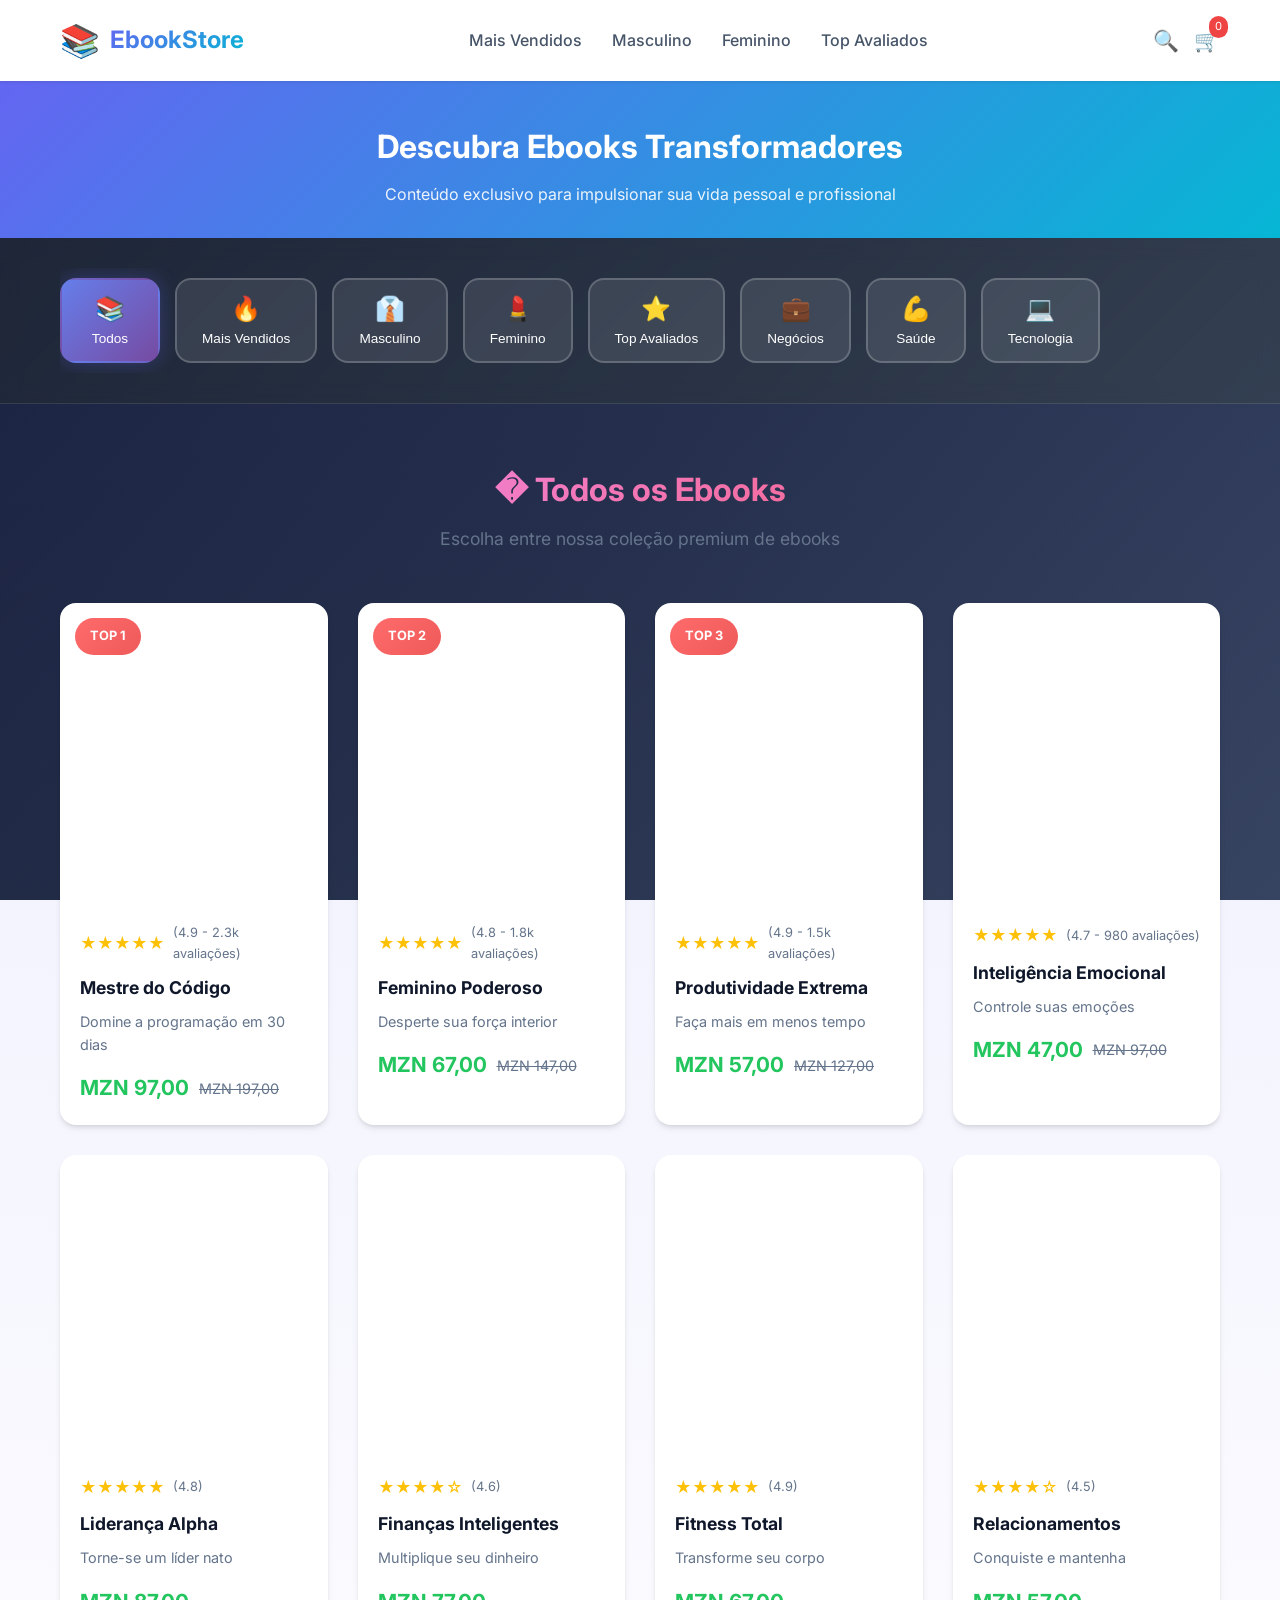
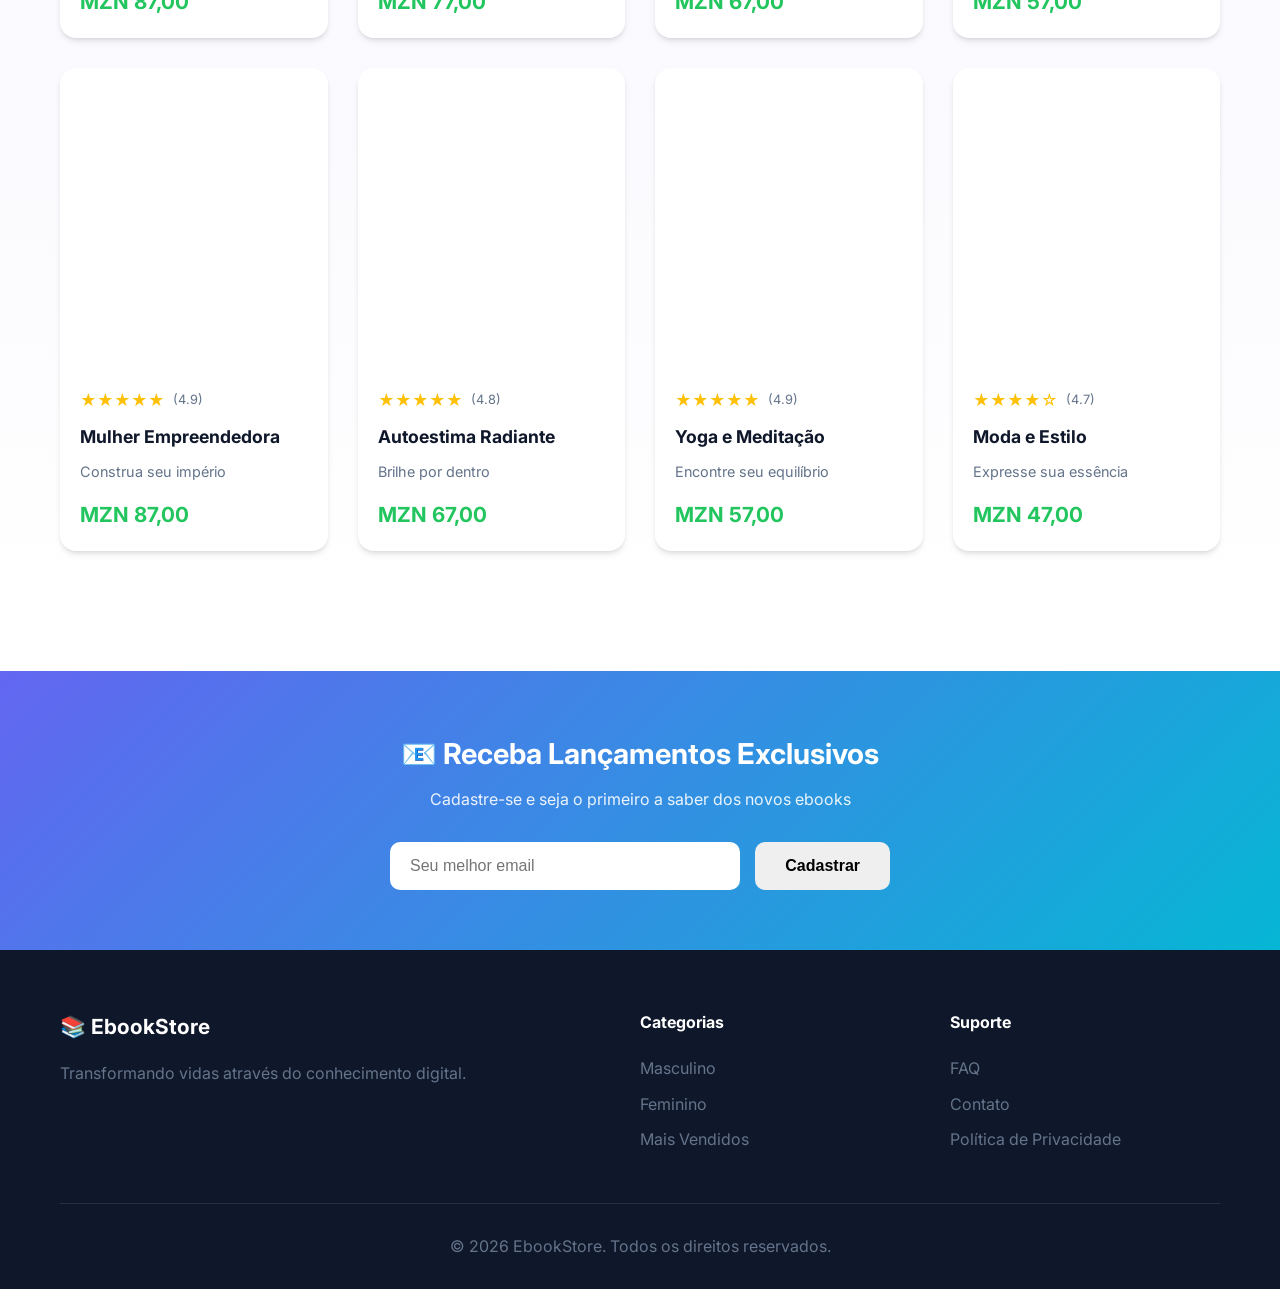
==== ebook-store.html @ 69f23f21 "Primeiro commit" ====
<!DOCTYPE html>
<html lang="pt-BR">
<head>
    <meta charset="UTF-8">
    <meta name="viewport" content="width=device-width, initial-scale=1.0">
    <title>EbookStore - Sua Biblioteca Digital Premium</title>
    <link rel="stylesheet" href="css/ebook-store.css">
    <link href="https://fonts.googleapis.com/css2?family=Inter:wght@300;400;500;600;700&display=swap" rel="stylesheet">
</head>
<body>
    <!-- Header -->
    <header class="header">
        <div class="container">
            <a href="index.html" class="logo">
                <span class="logo-icon">📚</span>
                <span class="logo-text">EbookStore</span>
            </a>
            <nav class="nav">
                <a href="#bestsellers">Mais Vendidos</a>
                <a href="#masculino">Masculino</a>
                <a href="#feminino">Feminino</a>
                <a href="#top-rated">Top Avaliados</a>
            </nav>
            <div class="header-actions">
                <button class="btn-search">🔍</button>
                <a href="carrinho.html" class="btn-cart">
                    🛒 <span class="cart-count">0</span>
                </a>
            </div>
        </div>
    </header>

    <!-- Hero Section Simplificada -->
    <section class="hero">
        <div class="container">
            <div class="hero-content">
                <h1>Descubra Ebooks Transformadores</h1>
                <p>Conteúdo exclusivo para impulsionar sua vida pessoal e profissional</p>
            </div>
        </div>
    </section>

    <!-- Categorias Horizontais -->
    <section class="categories-section">
        <div class="container">
            <div class="categories-scroll">
                <button class="category-btn active" data-category="all">
                    <span class="category-icon">📚</span>
                    <span>Todos</span>
                </button>
                <button class="category-btn" data-category="bestsellers">
                    <span class="category-icon">🔥</span>
                    <span>Mais Vendidos</span>
                </button>
                <button class="category-btn" data-category="masculino">
                    <span class="category-icon">👔</span>
                    <span>Masculino</span>
                </button>
                <button class="category-btn" data-category="feminino">
                    <span class="category-icon">💄</span>
                    <span>Feminino</span>
                </button>
                <button class="category-btn" data-category="top-rated">
                    <span class="category-icon">⭐</span>
                    <span>Top Avaliados</span>
                </button>
                <button class="category-btn" data-category="negocios">
                    <span class="category-icon">💼</span>
                    <span>Negócios</span>
                </button>
                <button class="category-btn" data-category="saude">
                    <span class="category-icon">💪</span>
                    <span>Saúde</span>
                </button>
                <button class="category-btn" data-category="tecnologia">
                    <span class="category-icon">💻</span>
                    <span>Tecnologia</span>
                </button>
            </div>
        </div>
    </section>

    <!-- Ebooks - Todos em uma seção -->
    <section id="bestsellers" class="section featured-section">
        <div class="container">
            <div class="section-header">
                <h2>� Todos os Ebooks</h2>
                <p>Escolha entre nossa coleção premium de ebooks</p>
            </div>
            <div class="ebooks-grid" id="all-ebooks">
                
                <!-- BESTSELLERS -->
                <article class="ebook-card bestseller" data-category="bestsellers">
                    <div class="badge-bestseller">TOP 1</div>
                    <div class="ebook-cover">
                        <img src="https://placehold.co/250x350/667eea/ffffff?text=Mestre+do+Código" alt="Mestre do Código">
                        <div class="ebook-overlay">
                            <a href="ebook.html?id=1" class="btn-view">Ver Detalhes</a>
                        </div>
                    </div>
                    <div class="ebook-info">
                        <div class="ebook-rating">
                            <span class="stars">★★★★★</span>
                            <span class="rating-count">(4.9 - 2.3k avaliações)</span>
                        </div>
                        <h3>Mestre do Código</h3>
                        <p class="ebook-desc">Domine a programação em 30 dias</p>
                        <div class="ebook-footer">
                            <span class="price">MZN 97,00</span>
                            <span class="old-price">MZN 197,00</span>
                        </div>
                    </div>
                </article>

                <article class="ebook-card bestseller feminino" data-category="bestsellers feminino">
                    <div class="badge-bestseller">TOP 2</div>
                    <div class="ebook-cover">
                        <img src="https://placehold.co/250x350/e74c3c/ffffff?text=Feminino+Poderoso" alt="Feminino Poderoso">
                        <div class="ebook-overlay">
                            <a href="ebook.html?id=2" class="btn-view">Ver Detalhes</a>
                        </div>
                    </div>
                    <div class="ebook-info">
                        <div class="ebook-rating">
                            <span class="stars">★★★★★</span>
                            <span class="rating-count">(4.8 - 1.8k avaliações)</span>
                        </div>
                        <h3>Feminino Poderoso</h3>
                        <p class="ebook-desc">Desperte sua força interior</p>
                        <div class="ebook-footer">
                            <span class="price">MZN 67,00</span>
                            <span class="old-price">MZN 147,00</span>
                        </div>
                    </div>
                </article>

                <article class="ebook-card bestseller" data-category="bestsellers">
                    <div class="badge-bestseller">TOP 3</div>
                    <div class="ebook-cover">
                        <img src="https://placehold.co/250x350/27ae60/ffffff?text=Produtividade+Extrema" alt="Produtividade Extrema">
                        <div class="ebook-overlay">
                            <a href="ebook.html?id=3" class="btn-view">Ver Detalhes</a>
                        </div>
                    </div>
                    <div class="ebook-info">
                        <div class="ebook-rating">
                            <span class="stars">★★★★★</span>
                            <span class="rating-count">(4.9 - 1.5k avaliações)</span>
                        </div>
                        <h3>Produtividade Extrema</h3>
                        <p class="ebook-desc">Faça mais em menos tempo</p>
                        <div class="ebook-footer">
                            <span class="price">MZN 57,00</span>
                            <span class="old-price">MZN 127,00</span>
                        </div>
                    </div>
                </article>

                <article class="ebook-card bestseller" data-category="bestsellers">
                    <div class="ebook-cover">
                        <img src="https://placehold.co/250x350/9b59b6/ffffff?text=Inteligência+Emocional" alt="Inteligência Emocional">
                        <div class="ebook-overlay">
                            <a href="ebook.html?id=4" class="btn-view">Ver Detalhes</a>
                        </div>
                    </div>
                    <div class="ebook-info">
                        <div class="ebook-rating">
                            <span class="stars">★★★★★</span>
                            <span class="rating-count">(4.7 - 980 avaliações)</span>
                        </div>
                        <h3>Inteligência Emocional</h3>
                        <p class="ebook-desc">Controle suas emoções</p>
                        <div class="ebook-footer">
                            <span class="price">MZN 47,00</span>
                            <span class="old-price">MZN 97,00</span>
                        </div>
                    </div>
                </article>

                <!-- MASCULINO -->
                <article class="ebook-card masculino" data-category="masculino">
                    <div class="ebook-cover">
                        <img src="https://placehold.co/250x350/34495e/ffffff?text=Liderança+Alpha" alt="Liderança Alpha">
                        <div class="ebook-overlay">
                            <a href="ebook.html?id=5" class="btn-view">Ver Detalhes</a>
                        </div>
                    </div>
                    <div class="ebook-info">
                        <div class="ebook-rating">
                            <span class="stars">★★★★★</span>
                            <span class="rating-count">(4.8)</span>
                        </div>
                        <h3>Liderança Alpha</h3>
                        <p class="ebook-desc">Torne-se um líder nato</p>
                        <span class="price">MZN 87,00</span>
                    </div>
                </article>

                <article class="ebook-card masculino" data-category="masculino">
                    <div class="ebook-cover">
                        <img src="https://placehold.co/250x350/2980b9/ffffff?text=Finanças+Inteligentes" alt="Finanças Inteligentes">
                        <div class="ebook-overlay">
                            <a href="ebook.html?id=6" class="btn-view">Ver Detalhes</a>
                        </div>
                    </div>
                    <div class="ebook-info">
                        <div class="ebook-rating">
                            <span class="stars">★★★★☆</span>
                            <span class="rating-count">(4.6)</span>
                        </div>
                        <h3>Finanças Inteligentes</h3>
                        <p class="ebook-desc">Multiplique seu dinheiro</p>
                        <span class="price">MZN 77,00</span>
                    </div>
                </article>

                <article class="ebook-card masculino" data-category="masculino">
                    <div class="ebook-cover">
                        <img src="https://placehold.co/250x350/16a085/ffffff?text=Fitness+Total" alt="Fitness Total">
                        <div class="ebook-overlay">
                            <a href="ebook.html?id=7" class="btn-view">Ver Detalhes</a>
                        </div>
                    </div>
                    <div class="ebook-info">
                        <div class="ebook-rating">
                            <span class="stars">★★★★★</span>
                            <span class="rating-count">(4.9)</span>
                        </div>
                        <h3>Fitness Total</h3>
                        <p class="ebook-desc">Transforme seu corpo</p>
                        <span class="price">MZN 67,00</span>
                    </div>
                </article>

                <article class="ebook-card masculino" data-category="masculino">
                    <div class="ebook-cover">
                        <img src="https://placehold.co/250x350/c0392b/ffffff?text=Relacionamentos" alt="Relacionamentos">
                        <div class="ebook-overlay">
                            <a href="ebook.html?id=8" class="btn-view">Ver Detalhes</a>
                        </div>
                    </div>
                    <div class="ebook-info">
                        <div class="ebook-rating">
                            <span class="stars">★★★★☆</span>
                            <span class="rating-count">(4.5)</span>
                        </div>
                        <h3>Relacionamentos</h3>
                        <p class="ebook-desc">Conquiste e mantenha</p>
                        <span class="price">MZN 57,00</span>
                    </div>
                </article>

                <!-- FEMININO -->
                <article class="ebook-card feminino" data-category="feminino">
                    <div class="ebook-cover">
                        <img src="https://placehold.co/250x350/e91e63/ffffff?text=Mulher+Empreendedora" alt="Mulher Empreendedora">
                        <div class="ebook-overlay">
                            <a href="ebook.html?id=9" class="btn-view">Ver Detalhes</a>
                        </div>
                    </div>
                    <div class="ebook-info">
                        <div class="ebook-rating">
                            <span class="stars">★★★★★</span>
                            <span class="rating-count">(4.9)</span>
                        </div>
                        <h3>Mulher Empreendedora</h3>
                        <p class="ebook-desc">Construa seu império</p>
                        <span class="price">MZN 87,00</span>
                    </div>
                </article>

                <article class="ebook-card feminino" data-category="feminino">
                    <div class="ebook-cover">
                        <img src="https://placehold.co/250x350/9c27b0/ffffff?text=Autoestima+Radiante" alt="Autoestima Radiante">
                        <div class="ebook-overlay">
                            <a href="ebook.html?id=10" class="btn-view">Ver Detalhes</a>
                        </div>
                    </div>
                    <div class="ebook-info">
                        <div class="ebook-rating">
                            <span class="stars">★★★★★</span>
                            <span class="rating-count">(4.8)</span>
                        </div>
                        <h3>Autoestima Radiante</h3>
                        <p class="ebook-desc">Brilhe por dentro</p>
                        <span class="price">MZN 67,00</span>
                    </div>
                </article>

                <article class="ebook-card feminino" data-category="feminino">
                    <div class="ebook-cover">
                        <img src="https://placehold.co/250x350/00bcd4/ffffff?text=Yoga+e+Meditação" alt="Yoga e Meditação">
                        <div class="ebook-overlay">
                            <a href="ebook.html?id=11" class="btn-view">Ver Detalhes</a>
                        </div>
                    </div>
                    <div class="ebook-info">
                        <div class="ebook-rating">
                            <span class="stars">★★★★★</span>
                            <span class="rating-count">(4.9)</span>
                        </div>
                        <h3>Yoga e Meditação</h3>
                        <p class="ebook-desc">Encontre seu equilíbrio</p>
                        <span class="price">MZN 57,00</span>
                    </div>
                </article>

                <article class="ebook-card feminino" data-category="feminino">
                    <div class="ebook-cover">
                        <img src="https://placehold.co/250x350/ff5722/ffffff?text=Moda+e+Estilo" alt="Moda e Estilo">
                        <div class="ebook-overlay">
                            <a href="ebook.html?id=12" class="btn-view">Ver Detalhes</a>
                        </div>
                    </div>
                    <div class="ebook-info">
                        <div class="ebook-rating">
                            <span class="stars">★★★★☆</span>
                            <span class="rating-count">(4.7)</span>
                        </div>
                        <h3>Moda e Estilo</h3>
                        <p class="ebook-desc">Expresse sua essência</p>
                        <span class="price">MZN 47,00</span>
                    </div>
                </article>

            </div>
        </div>
    </section>

    <section class="newsletter">
        <div class="container">
            <div class="newsletter-content">
                <h3>📧 Receba Lançamentos Exclusivos</h3>
                <p>Cadastre-se e seja o primeiro a saber dos novos ebooks</p>
                <form class="newsletter-form">
                    <input type="email" placeholder="Seu melhor email" required>
                    <button type="submit" class="btn btn-primary">Cadastrar</button>
                </form>
            </div>
        </div>
    </section>

    <!-- Footer -->
    <footer class="footer">
        <div class="container">
            <div class="footer-grid">
                <div class="footer-brand">
                    <h4>📚 EbookStore</h4>
                    <p>Transformando vidas através do conhecimento digital.</p>
                </div>
                <div class="footer-links">
                    <h5>Categorias</h5>
                    <a href="#masculino">Masculino</a>
                    <a href="#feminino">Feminino</a>
                    <a href="#bestsellers">Mais Vendidos</a>
                </div>
                <div class="footer-links">
                    <h5>Suporte</h5>
                    <a href="#">FAQ</a>
                    <a href="#">Contato</a>
                    <a href="#">Política de Privacidade</a>
                </div>
            </div>
            <div class="footer-bottom">
                <p>&copy; 2026 EbookStore. Todos os direitos reservados.</p>
            </div>
        </div>
    </footer>

    <script src="https://cdn.jsdelivr.net/npm/@supabase/supabase-js"></script>
    <script src="js/search-cart.js"></script>
    <script src="js/ebook-store.js"></script>
</body>
</html>
---- css/ebook-store.css ----
/* ============================================
   EBOOK STORE - CSS MODERNO E RESPONSIVO
   ============================================ */

/* Reset e Base */
* {
    margin: 0;
    padding: 0;
    box-sizing: border-box;
}

:root {
    /* Paleta de Cores Moderna e Harmoniosa */
    --primary: #6366f1;
    --primary-dark: #4f46e5;
    --primary-light: #818cf8;
    --secondary: #06b6d4;
    --accent: #f43f5e;
    
    /* Cores de Feedback */
    --success: #22c55e;
    --success-light: #dcfce7;
    --warning: #f59e0b;
    --warning-light: #fef3c7;
    --danger: #ef4444;
    --danger-light: #fee2e2;
    
    /* Cores de Gênero */
    --male: #3b82f6;
    --female: #ec4899;
    
    /* Cores Neutras Modernas */
    --bg-light: #f8fafc;
    --bg-white: #ffffff;
    --bg-card: #ffffff;
    --text-dark: #0f172a;
    --text-gray: #475569;
    --text-light: #64748b;
    --text-muted: #94a3b8;
    --border: #e2e8f0;
    --border-light: #f1f5f9;
    
    /* Gradientes Suaves */
    --gradient-primary: linear-gradient(135deg, #667eea 0%, #764ba2 100%);
    --gradient-warm: linear-gradient(135deg, #f093fb 0%, #f5576c 100%);
    --gradient-cool: linear-gradient(135deg, #4facfe 0%, #00f2fe 100%);
    --gradient-modern: linear-gradient(135deg, #6366f1 0%, #8b5cf6 50%, #d946ef 100%);
    
    /* Sombras Modernas */
    --shadow-sm: 0 1px 2px 0 rgb(0 0 0 / 0.05);
    --shadow-md: 0 4px 6px -1px rgb(0 0 0 / 0.1), 0 2px 4px -2px rgb(0 0 0 / 0.1);
    --shadow-lg: 0 10px 15px -3px rgb(0 0 0 / 0.1), 0 4px 6px -4px rgb(0 0 0 / 0.1);
    --shadow-xl: 0 20px 25px -5px rgb(0 0 0 / 0.1), 0 8px 10px -6px rgb(0 0 0 / 0.1);
    --shadow-glow: 0 0 20px rgba(99, 102, 241, 0.3);
    
    /* Transições */
    --transition: all 0.3s cubic-bezier(0.4, 0, 0.2, 1);
    --transition-fast: all 0.15s ease;
    --transition-slow: all 0.5s ease;
}

body {
    font-family: 'Inter', -apple-system, BlinkMacSystemFont, 'Segoe UI', sans-serif;
    background: linear-gradient(135deg, #0f172a 0%, #1e293b 50%, #334155 100%);
    background-attachment: fixed;
    color: var(--text-dark);
    line-height: 1.6;
    min-height: 100vh;
    -webkit-font-smoothing: antialiased;
    -moz-osx-font-smoothing: grayscale;
}

.container {
    max-width: 1200px;
    margin: 0 auto;
    padding: 0 20px;
}

/* ============================================
   HEADER
   ============================================ */
.header {
    background: var(--bg-white);
    box-shadow: var(--shadow-sm);
    position: sticky;
    top: 0;
    z-index: 1000;
}

.header .container {
    display: flex;
    align-items: center;
    justify-content: space-between;
    padding: 15px 20px;
}

.logo {
    display: flex;
    align-items: center;
    gap: 10px;
    text-decoration: none;
}

.logo-icon {
    font-size: 2rem;
}

.logo-text {
    font-size: 1.5rem;
    font-weight: 700;
    background: linear-gradient(135deg, var(--primary) 0%, var(--secondary) 100%);
    -webkit-background-clip: text;
    background-clip: text;
    -webkit-text-fill-color: transparent;
}

.nav {
    display: flex;
    gap: 30px;
}

.nav a {
    color: var(--text-gray);
    text-decoration: none;
    font-weight: 500;
    transition: var(--transition);
}

.nav a:hover {
    color: var(--primary);
}

.header-actions {
    display: flex;
    gap: 15px;
    align-items: center;
}

.btn-search, .btn-cart {
    background: none;
    border: none;
    font-size: 1.3rem;
    cursor: pointer;
    position: relative;
    text-decoration: none;
}

.cart-count {
    position: absolute;
    top: -8px;
    right: -8px;
    background: var(--danger);
    color: white;
    font-size: 0.7rem;
    padding: 2px 6px;
    border-radius: 10px;
}

/* ============================================
   HERO SECTION
   ============================================ */
.hero {
    background: linear-gradient(135deg, var(--primary) 0%, var(--secondary) 100%);
    color: white;
    padding: 40px 20px 30px;
    text-align: center;
}

.hero h1 {
    font-size: 2rem;
    margin-bottom: 10px;
    font-weight: 700;
}

.hero p {
    font-size: 1rem;
    opacity: 0.9;
}

/* ============================================
   SECTIONS
   ============================================ */
.section {
    padding: 60px 0;
}

.section-header {
    text-align: center;
    margin-bottom: 50px;
}

.section-header h2 {
    font-size: 2rem;
    color: var(--text-dark);
    margin-bottom: 10px;
}

.section-header p {
    color: var(--text-light);
    font-size: 1.1rem;
}

.gender-icon {
    font-size: 3rem;
    display: block;
    margin-bottom: 15px;
}

/* Seções de Gênero */
.section-gender {
    position: relative;
}

.section-male {
    background: linear-gradient(to right, rgba(52, 73, 94, 0.05), transparent);
    border-left: 5px solid var(--male);
}

.section-female {
    background: linear-gradient(to right, rgba(233, 30, 99, 0.05), transparent);
    border-left: 5px solid var(--female);
}

/* ============================================
   EBOOK CARDS
   ============================================ */
.ebooks-grid {
    display: grid;
    grid-template-columns: repeat(auto-fill, minmax(250px, 1fr));
    gap: 30px;
}

.ebook-card {
    background: var(--bg-white);
    border-radius: 16px;
    overflow: hidden;
    box-shadow: var(--shadow-md);
    transition: var(--transition);
    position: relative;
}

.ebook-card:hover {
    transform: translateY(-8px);
    box-shadow: var(--shadow-xl);
}

/* Badges */
.badge-bestseller {
    position: absolute;
    top: 15px;
    left: 15px;
    background: linear-gradient(135deg, #ff6b6b, #ee5a5a);
    color: white;
    padding: 8px 15px;
    border-radius: 20px;
    font-size: 0.8rem;
    font-weight: 700;
    z-index: 10;
}

.rating-badge {
    position: absolute;
    top: 15px;
    right: 15px;
    background: var(--success);
    color: white;
    padding: 8px 12px;
    border-radius: 20px;
    font-weight: 700;
    font-size: 0.9rem;
    z-index: 10;
}

/* Cover */
.ebook-cover {
    position: relative;
    height: 300px;
    overflow: hidden;
}

.ebook-cover img {
    width: 100%;
    height: 100%;
    object-fit: cover;
    transition: var(--transition);
}

.ebook-card:hover .ebook-cover img {
    transform: scale(1.05);
}

.ebook-overlay {
    position: absolute;
    top: 0;
    left: 0;
    right: 0;
    bottom: 0;
    background: rgba(0,0,0,0.6);
    display: flex;
    align-items: center;
    justify-content: center;
    opacity: 0;
    transition: var(--transition);
}

.ebook-card:hover .ebook-overlay {
    opacity: 1;
}

.btn-view {
    background: var(--bg-white);
    color: var(--text-dark);
    padding: 12px 25px;
    border-radius: 25px;
    text-decoration: none;
    font-weight: 600;
    transition: var(--transition);
}

.btn-view:hover {
    background: var(--primary);
    color: white;
}

/* Info */
.ebook-info {
    padding: 20px;
}

.ebook-rating {
    display: flex;
    align-items: center;
    gap: 8px;
    margin-bottom: 10px;
}

.stars {
    color: #ffc107;
    font-size: 1rem;
}

.rating-count {
    font-size: 0.8rem;
    color: var(--text-light);
}

.ebook-info h3 {
    font-size: 1.1rem;
    margin-bottom: 8px;
    color: var(--text-dark);
}

.ebook-desc {
    font-size: 0.9rem;
    color: var(--text-light);
    margin-bottom: 15px;
}

.ebook-footer {
    display: flex;
    align-items: center;
    gap: 10px;
}

.price {
    font-size: 1.3rem;
    font-weight: 700;
    color: var(--success);
}

.old-price {
    font-size: 0.9rem;
    text-decoration: line-through;
    color: var(--text-light);
}

/* ============================================
   TOP RATED SECTION
   ============================================ */
.top-rated-grid {
    display: grid;
    grid-template-columns: repeat(auto-fill, minmax(200px, 1fr));
    gap: 20px;
}

.top-rated-item .ebook-cover {
    height: 220px;
}

.ebook-info-compact {
    padding: 15px;
}

.ebook-info-compact h4 {
    font-size: 0.95rem;
    margin-bottom: 8px;
}

.compact-rating {
    font-size: 0.8rem;
    color: var(--text-light);
    margin-bottom: 8px;
}

.stars-small {
    color: #ffc107;
    margin-right: 5px;
}

.price-small {
    font-size: 1.1rem;
    font-weight: 700;
    color: var(--success);
    display: block;
    margin-bottom: 10px;
}

.btn-small {
    display: block;
    text-align: center;
    background: var(--primary);
    color: white;
    padding: 8px 15px;
    border-radius: 8px;
    text-decoration: none;
    font-size: 0.85rem;
    font-weight: 500;
}

/* ============================================
   NEWSLETTER
   ============================================ */
.newsletter {
    background: linear-gradient(135deg, var(--primary) 0%, var(--secondary) 100%);
    padding: 60px 0;
    margin-top: 60px;
}

.newsletter-content {
    text-align: center;
    color: white;
}

.newsletter h3 {
    font-size: 1.8rem;
    margin-bottom: 10px;
}

.newsletter p {
    margin-bottom: 30px;
    opacity: 0.9;
}

.newsletter-form {
    display: flex;
    gap: 15px;
    max-width: 500px;
    margin: 0 auto;
}

.newsletter-form input {
    flex: 1;
    padding: 15px 20px;
    border: none;
    border-radius: 10px;
    font-size: 1rem;
}

.newsletter-form button {
    padding: 15px 30px;
}

/* ============================================
   FOOTER
   ============================================ */
.footer {
    background: var(--text-dark);
    color: white;
    padding: 60px 0 30px;
}

.footer-grid {
    display: grid;
    grid-template-columns: 2fr 1fr 1fr;
    gap: 40px;
    margin-bottom: 40px;
}

.footer-brand h4 {
    font-size: 1.3rem;
    margin-bottom: 15px;
}

.footer-brand p {
    color: var(--text-light);
    line-height: 1.8;
}

.footer-links h5 {
    font-size: 1rem;
    margin-bottom: 20px;
    color: white;
}

.footer-links a {
    display: block;
    color: var(--text-light);
    text-decoration: none;
    margin-bottom: 10px;
    transition: var(--transition);
}

.footer-links a:hover {
    color: var(--primary);
}

.footer-bottom {
    border-top: 1px solid rgba(255,255,255,0.1);
    padding-top: 30px;
    text-align: center;
    color: var(--text-light);
}

/* ============================================
   PÁGINA DE PRODUTO - EBOOK DETAIL
   ============================================ */
.breadcrumb {
    background: var(--bg-white);
    padding: 15px 0;
    border-bottom: 1px solid var(--border);
}

.breadcrumb .container {
    display: flex;
    align-items: center;
    gap: 10px;
    font-size: 0.9rem;
}

.breadcrumb a {
    color: var(--text-light);
    text-decoration: none;
}

.breadcrumb a:hover {
    color: var(--primary);
}

.breadcrumb .current {
    color: var(--text-dark);
    font-weight: 500;
}

.product-detail {
    padding: 40px 0;
}

.product-layout {
    display: grid;
    grid-template-columns: 350px 1fr;
    gap: 50px;
    margin-bottom: 50px;
}

/* Cover Section */
.cover-main {
    position: relative;
    border-radius: 16px;
    overflow: hidden;
    box-shadow: var(--shadow-xl);
}

.cover-main img {
    width: 100%;
    height: auto;
    display: block;
}

.cover-badge {
    position: absolute;
    top: 20px;
    left: 20px;
    background: linear-gradient(135deg, #ff6b6b, #ee5a5a);
    color: white;
    padding: 10px 20px;
    border-radius: 25px;
    font-weight: 700;
    font-size: 0.85rem;
}

.cover-thumbnails {
    display: flex;
    gap: 10px;
    margin-top: 15px;
    justify-content: center;
}

.cover-thumbnails img {
    width: 70px;
    height: 95px;
    border-radius: 8px;
    cursor: pointer;
    border: 2px solid transparent;
    transition: var(--transition);
    object-fit: cover;
}

.cover-thumbnails img.active,
.cover-thumbnails img:hover {
    border-color: var(--primary);
}

/* Product Info */
.product-info-section {
    display: flex;
    flex-direction: column;
    gap: 25px;
}

.product-header h1 {
    font-size: 2.2rem;
    margin-bottom: 10px;
}

.subtitle {
    font-size: 1.1rem;
    color: var(--text-light);
}

.product-meta {
    display: flex;
    gap: 30px;
    align-items: center;
}

.rating-main {
    display: flex;
    align-items: center;
    gap: 10px;
}

.stars-large {
    color: #ffc107;
    font-size: 1.3rem;
}

.rating-value {
    font-weight: 700;
    font-size: 1.1rem;
}

.rating-total {
    color: var(--text-light);
    font-size: 0.9rem;
}

.sales-count {
    color: var(--warning);
    font-weight: 600;
}

/* Pricing */
.pricing {
    display: flex;
    align-items: center;
    gap: 20px;
    flex-wrap: wrap;
}

.price-current {
    display: flex;
    align-items: flex-start;
}

.price-current .currency {
    font-size: 1.5rem;
    font-weight: 600;
    margin-top: 5px;
}

.price-current .amount {
    font-size: 3.5rem;
    font-weight: 700;
    color: var(--success);
    line-height: 1;
}

.price-old {
    font-size: 1.5rem;
    text-decoration: line-through;
    color: var(--text-light);
}

.discount-tag {
    background: var(--danger);
    color: white;
    padding: 8px 15px;
    border-radius: 20px;
    font-weight: 700;
    font-size: 0.9rem;
}

/* Actions */
.product-actions {
    display: flex;
    gap: 15px;
}

.btn {
    padding: 15px 30px;
    border: none;
    border-radius: 10px;
    cursor: pointer;
    font-weight: 600;
    transition: var(--transition);
    font-size: 1rem;
}

.btn-buy {
    background: linear-gradient(135deg, var(--success), #38a169);
    color: white;
    font-size: 1.1rem;
    flex: 1;
}

.btn-buy:hover {
    transform: translateY(-2px);
    box-shadow: 0 8px 20px rgba(72, 187, 120, 0.4);
}

.btn-wishlist {
    background: var(--bg-light);
    color: var(--text-gray);
    border: 2px solid var(--border);
}

.btn-wishlist:hover {
    background: var(--danger);
    color: white;
    border-color: var(--danger);
}

/* Guarantee */
.guarantee {
    display: flex;
    gap: 15px;
    background: #f0fff4;
    padding: 20px;
    border-radius: 12px;
    border-left: 4px solid var(--success);
}

.guarantee-icon {
    font-size: 2rem;
}

.guarantee-text strong {
    display: block;
    color: var(--success);
    margin-bottom: 5px;
}

.guarantee-text p {
    color: var(--text-gray);
    font-size: 0.9rem;
}

/* Delivery Info */
.delivery-info {
    display: flex;
    gap: 30px;
    flex-wrap: wrap;
}

.delivery-item {
    display: flex;
    align-items: center;
    gap: 8px;
    color: var(--text-gray);
    font-size: 0.9rem;
}

/* ============================================
   TABS
   ============================================ */
.tabs-section {
    background: var(--bg-white);
    border-radius: 16px;
    overflow: hidden;
    box-shadow: var(--shadow-md);
    margin-bottom: 40px;
}

.tabs-header {
    display: flex;
    border-bottom: 1px solid var(--border);
    background: var(--bg-light);
}

.tab-btn {
    flex: 1;
    padding: 20px;
    background: none;
    border: none;
    cursor: pointer;
    font-weight: 600;
    color: var(--text-light);
    transition: var(--transition);
    position: relative;
}

.tab-btn:hover {
    color: var(--primary);
}

.tab-btn.active {
    color: var(--primary);
    background: var(--bg-white);
}

.tab-btn.active::after {
    content: '';
    position: absolute;
    bottom: 0;
    left: 0;
    right: 0;
    height: 3px;
    background: var(--primary);
}

.tabs-content {
    padding: 40px;
}

.tab-panel {
    display: none;
}

.tab-panel.active {
    display: block;
    animation: fadeIn 0.3s ease;
}

@keyframes fadeIn {
    from { opacity: 0; transform: translateY(10px); }
    to { opacity: 1; transform: translateY(0); }
}

/* Description Tab */
.features-grid {
    display: grid;
    grid-template-columns: repeat(2, 1fr);
    gap: 25px;
    margin-bottom: 40px;
}

.feature-item {
    padding: 25px;
    background: var(--bg-light);
    border-radius: 12px;
    transition: var(--transition);
}

.feature-item:hover {
    transform: translateY(-5px);
    box-shadow: var(--shadow-md);
}

.feature-icon {
    font-size: 2.5rem;
    margin-bottom: 15px;
}

.feature-item h4 {
    margin-bottom: 10px;
    color: var(--text-dark);
}

.feature-item p {
    color: var(--text-light);
    font-size: 0.95rem;
}

.about-ebook {
    margin-bottom: 40px;
}

.about-ebook h3 {
    font-size: 1.5rem;
    margin-bottom: 20px;
}

.about-ebook p {
    margin-bottom: 15px;
    line-height: 1.8;
    color: var(--text-gray);
}

.ebook-details h3 {
    font-size: 1.5rem;
    margin-bottom: 20px;
}

.details-list {
    list-style: none;
    display: grid;
    grid-template-columns: repeat(2, 1fr);
    gap: 15px;
}

.details-list li {
    padding: 15px;
    background: var(--bg-light);
    border-radius: 8px;
    color: var(--text-gray);
}

/* VSL Tab */
.vsl-container {
    text-align: center;
}

.vsl-container h2 {
    margin-bottom: 30px;
    font-size: 1.5rem;
}

.video-wrapper {
    position: relative;
    padding-bottom: 56.25%;
    height: 0;
    overflow: hidden;
    max-width: 800px;
    margin: 0 auto 30px;
    border-radius: 16px;
    box-shadow: var(--shadow-xl);
}

.video-wrapper iframe {
    position: absolute;
    top: 0;
    left: 0;
    width: 100%;
    height: 100%;
}

.vsl-cta {
    background: var(--bg-light);
    padding: 30px;
    border-radius: 12px;
}

.vsl-cta p {
    font-size: 1.1rem;
    margin-bottom: 20px;
}

.btn-buy-large {
    background: linear-gradient(135deg, var(--success), #38a169);
    color: white;
    padding: 20px 50px;
    font-size: 1.2rem;
    border: none;
    border-radius: 12px;
    cursor: pointer;
    font-weight: 700;
    transition: var(--transition);
}

.btn-buy-large:hover {
    transform: scale(1.05);
    box-shadow: 0 10px 30px rgba(72, 187, 120, 0.4);
}

/* Testimonials Tab */
.testimonials-section h2 {
    text-align: center;
    margin-bottom: 40px;
}

.testimonials-grid {
    display: grid;
    grid-template-columns: repeat(auto-fit, minmax(300px, 1fr));
    gap: 30px;
    margin-bottom: 40px;
}

.testimonial-card {
    background: var(--bg-light);
    border-radius: 16px;
    overflow: hidden;
    transition: var(--transition);
}

.testimonial-card:hover {
    transform: translateY(-5px);
    box-shadow: var(--shadow-lg);
}

.testimonial-video {
    position: relative;
}

.video-thumb {
    position: relative;
    cursor: pointer;
}

.video-thumb img {
    width: 100%;
    height: auto;
    display: block;
}

.play-overlay {
    position: absolute;
    top: 50%;
    left: 50%;
    transform: translate(-50%, -50%);
    width: 60px;
    height: 60px;
    background: rgba(255,255,255,0.9);
    border-radius: 50%;
    display: flex;
    align-items: center;
    justify-content: center;
    font-size: 1.5rem;
    color: var(--primary);
    transition: var(--transition);
}

.video-thumb:hover .play-overlay {
    background: var(--primary);
    color: white;
    transform: translate(-50%, -50%) scale(1.1);
}

.testimonial-content {
    padding: 25px;
}

.testimonial-content p {
    font-style: italic;
    margin-bottom: 15px;
    color: var(--text-gray);
    line-height: 1.7;
}

.testimonial-author strong {
    display: block;
    color: var(--text-dark);
    margin-bottom: 5px;
}

.testimonial-author span {
    font-size: 0.85rem;
    color: var(--text-light);
}

.testimonial-stats {
    display: flex;
    justify-content: center;
    gap: 40px;
    background: var(--bg-light);
    padding: 30px;
    border-radius: 16px;
}

.stat-box {
    text-align: center;
}

.stat-box .stat-number {
    font-size: 2rem;
    font-weight: 700;
    color: var(--primary);
}

.stat-box .stat-label {
    font-size: 0.9rem;
    color: var(--text-light);
}

/* Reviews Tab */
.reviews-header {
    display: grid;
    grid-template-columns: 200px 1fr;
    gap: 40px;
    margin-bottom: 40px;
    padding-bottom: 40px;
    border-bottom: 1px solid var(--border);
}

.overall-rating {
    text-align: center;
}

.rating-big {
    font-size: 4rem;
    font-weight: 700;
    color: var(--text-dark);
}

.stars-big {
    color: #ffc107;
    font-size: 1.5rem;
    margin: 10px 0;
}

.overall-rating p {
    color: var(--text-light);
}

.rating-breakdown {
    display: flex;
    flex-direction: column;
    gap: 10px;
}

.rating-bar {
    display: grid;
    grid-template-columns: 80px 1fr 40px;
    align-items: center;
    gap: 15px;
    font-size: 0.9rem;
}

.bar {
    height: 8px;
    background: var(--border);
    border-radius: 4px;
    overflow: hidden;
}

.bar .fill {
    height: 100%;
    background: #ffc107;
    border-radius: 4px;
}

/* Add Review */
.add-review {
    background: var(--bg-light);
    padding: 30px;
    border-radius: 16px;
    margin-bottom: 40px;
}

.add-review h3 {
    margin-bottom: 20px;
}

.star-rating-input {
    display: flex;
    align-items: center;
    gap: 15px;
    margin-bottom: 20px;
}

.stars-select {
    display: flex;
    gap: 5px;
}

.star {
    font-size: 1.5rem;
    color: #ddd;
    cursor: pointer;
    transition: var(--transition);
}

.star:hover,
.star.active {
    color: #ffc107;
}

.add-review textarea {
    width: 100%;
    padding: 15px;
    border: 1px solid var(--border);
    border-radius: 10px;
    margin-bottom: 15px;
    font-family: inherit;
    resize: vertical;
}

/* Reviews List */
.reviews-list {
    display: flex;
    flex-direction: column;
    gap: 20px;
}

.review-item {
    padding: 25px;
    background: var(--bg-light);
    border-radius: 12px;
}

.review-header {
    display: flex;
    justify-content: space-between;
    align-items: center;
    margin-bottom: 15px;
}

.reviewer-info {
    display: flex;
    align-items: center;
    gap: 15px;
}

.reviewer-avatar {
    width: 45px;
    height: 45px;
    background: var(--primary);
    color: white;
    border-radius: 50%;
    display: flex;
    align-items: center;
    justify-content: center;
    font-weight: 600;
}

.review-meta {
    font-size: 0.8rem;
    color: var(--text-light);
}

.review-rating {
    color: #ffc107;
}

.review-text {
    color: var(--text-gray);
    line-height: 1.7;
}

/* Related Products */
.related-section {
    margin-top: 50px;
}

.related-section h3 {
    margin-bottom: 30px;
}

.related-grid {
    display: grid;
    grid-template-columns: repeat(3, 1fr);
    gap: 20px;
}

.ebook-card.small .ebook-cover {
    height: 200px;
}

/* Modal */
.modal {
    display: none;
    position: fixed;
    top: 0;
    left: 0;
    right: 0;
    bottom: 0;
    background: rgba(0,0,0,0.6);
    z-index: 2000;
    align-items: center;
    justify-content: center;
}

.modal.show {
    display: flex;
}

.modal-content {
    background: white;
    padding: 40px;
    border-radius: 20px;
    max-width: 500px;
    width: 90%;
    position: relative;
}

.modal-close {
    position: absolute;
    top: 15px;
    right: 20px;
    background: none;
    border: none;
    font-size: 1.5rem;
    cursor: pointer;
    color: var(--text-light);
}

.modal-product {
    display: flex;
    gap: 20px;
    margin-bottom: 30px;
    align-items: center;
}

.modal-product img {
    border-radius: 8px;
}

.modal-price {
    font-size: 1.5rem;
    font-weight: 700;
    color: var(--success);
}

.checkout-form {
    display: flex;
    flex-direction: column;
    gap: 15px;
}

.checkout-form input {
    padding: 15px;
    border: 1px solid var(--border);
    border-radius: 10px;
    font-size: 1rem;
}

.secure-payment {
    text-align: center;
    margin-top: 15px;
    color: var(--text-light);
    font-size: 0.9rem;
}

/* ============================================
   CHECKOUT & PAYMENT MODALS
   ============================================ */

.checkout-modal-content {
    max-width: 500px;
    padding: 0;
    overflow: hidden;
}

.checkout-header {
    background: linear-gradient(135deg, var(--primary) 0%, var(--secondary) 100%);
    color: white;
    padding: 30px;
    text-align: center;
}

.checkout-header h2 {
    font-size: 1.5rem;
    margin-bottom: 5px;
}

.checkout-header p {
    opacity: 0.9;
    font-size: 0.9rem;
}

.checkout-product-summary {
    display: flex;
    gap: 20px;
    padding: 25px 30px;
    background: var(--bg-light);
    border-bottom: 1px solid var(--border);
}

.checkout-product-summary img {
    width: 80px;
    height: 110px;
    object-fit: cover;
    border-radius: 8px;
    box-shadow: var(--shadow-sm);
}

.checkout-product-info h4 {
    font-size: 1.1rem;
    margin-bottom: 5px;
    color: var(--text-dark);
}

.checkout-product-info p {
    font-size: 0.85rem;
    color: var(--text-light);
    margin-bottom: 10px;
}

.checkout-price {
    font-size: 1.4rem;
    font-weight: 700;
    color: var(--success);
}

#checkout-form {
    padding: 30px;
}

#checkout-form .form-group {
    margin-bottom: 20px;
}

#checkout-form label {
    display: block;
    margin-bottom: 8px;
    font-weight: 500;
    color: var(--text-dark);
    font-size: 0.9rem;
}

#checkout-form input {
    width: 100%;
    padding: 14px 16px;
    border: 2px solid var(--border);
    border-radius: 10px;
    font-size: 1rem;
    transition: var(--transition);
}

#checkout-form input:focus {
    outline: none;
    border-color: var(--primary);
}

/* Payment Methods */
.payment-methods {
    margin-bottom: 25px;
}

.payment-methods > label {
    display: block;
    margin-bottom: 12px;
    font-weight: 500;
    color: var(--text-dark);
}

.payment-options {
    display: grid;
    grid-template-columns: repeat(2, 1fr);
    gap: 12px;
}

.payment-option {
    display: flex;
    align-items: center;
    gap: 10px;
    padding: 15px;
    border: 2px solid var(--border);
    border-radius: 12px;
    cursor: pointer;
    transition: var(--transition);
    background: white;
}

.payment-option:hover {
    border-color: var(--primary);
}

.payment-option.active {
    border-color: var(--primary);
    background: rgba(102, 126, 234, 0.05);
}

.payment-option input {
    display: none;
}

.payment-icon {
    font-size: 1.5rem;
}

.btn-checkout {
    width: 100%;
    padding: 16px;
    font-size: 1.1rem;
}

/* Payment Modal */
.payment-modal-content {
    max-width: 450px;
    padding: 0;
    overflow: hidden;
}

.payment-header {
    background: var(--bg-light);
    padding: 25px 30px;
    border-bottom: 1px solid var(--border);
    text-align: center;
}

.payment-header h2 {
    font-size: 1.3rem;
    margin-bottom: 5px;
}

.payment-header p {
    color: var(--text-light);
    font-size: 0.9rem;
}

/* PIX Payment */
.pix-payment {
    padding: 30px;
}

.pix-qr-section {
    text-align: center;
    margin-bottom: 25px;
}

.qr-placeholder {
    width: 200px;
    height: 200px;
    margin: 0 auto;
    background: white;
    border: 2px solid var(--border);
    border-radius: 12px;
    display: flex;
    flex-direction: column;
    align-items: center;
    justify-content: center;
    position: relative;
}

.qr-code-mock {
    width: 160px;
    height: 160px;
    background: 
        linear-gradient(45deg, #333 25%, transparent 25%),
        linear-gradient(-45deg, #333 25%, transparent 25%),
        linear-gradient(45deg, transparent 75%, #333 75%),
        linear-gradient(-45deg, transparent 75%, #333 75%);
    background-size: 20px 20px;
    background-position: 0 0, 0 10px, 10px -10px, -10px 0px;
    border-radius: 8px;
}

.qr-placeholder p {
    margin-top: 10px;
    color: var(--text-light);
    font-size: 0.85rem;
}

.pix-code-section {
    margin-bottom: 20px;
}

.pix-code-section label {
    display: block;
    margin-bottom: 10px;
    font-size: 0.9rem;
    color: var(--text-gray);
}

.pix-code-box {
    display: flex;
    gap: 10px;
}

.pix-code-box input {
    flex: 1;
    padding: 12px;
    border: 1px solid var(--border);
    border-radius: 8px;
    font-size: 0.85rem;
    background: var(--bg-light);
}

.btn-copy {
    padding: 12px 20px;
    background: var(--primary);
    color: white;
    border: none;
    border-radius: 8px;
    cursor: pointer;
    font-weight: 500;
    white-space: nowrap;
}

.btn-copy:hover {
    background: var(--primary-dark);
}

.payment-timer {
    text-align: center;
    padding: 15px;
    background: #fffbeb;
    border-radius: 8px;
    margin-bottom: 20px;
}

.payment-timer p {
    color: var(--warning);
    font-weight: 500;
}

.payment-timer span {
    font-weight: 700;
}

/* Card Payment */
.card-payment {
    padding: 30px;
}

#card-form .form-group {
    margin-bottom: 20px;
}

#card-form label {
    display: block;
    margin-bottom: 8px;
    font-weight: 500;
    color: var(--text-dark);
    font-size: 0.9rem;
}

#card-form input {
    width: 100%;
    padding: 14px 16px;
    border: 2px solid var(--border);
    border-radius: 10px;
    font-size: 1rem;
}

.form-row {
    display: grid;
    grid-template-columns: 1fr 1fr;
    gap: 15px;
}

/* Payment Status */
.payment-status {
    padding: 20px 30px;
    text-align: center;
    border-top: 1px solid var(--border);
}

.status-badge {
    display: inline-flex;
    align-items: center;
    gap: 8px;
    padding: 10px 20px;
    border-radius: 20px;
    font-weight: 500;
    font-size: 0.95rem;
}

.status-badge.pending {
    background: #fffbeb;
    color: var(--warning);
}

.status-badge.success {
    background: #f0fff4;
    color: var(--success);
}

/* Payment Actions */
.payment-actions {
    display: flex;
    gap: 12px;
    padding: 20px 30px;
    border-top: 1px solid var(--border);
}

.payment-actions .btn {
    flex: 1;
}

.payment-help {
    text-align: center;
    padding: 15px 30px 25px;
    font-size: 0.85rem;
    color: var(--text-light);
}

.payment-help a {
    color: var(--primary);
    text-decoration: none;
}

/* Success Modal */
.success-modal-content {
    max-width: 450px;
    padding: 40px;
    text-align: center;
}

.success-icon {
    font-size: 4rem;
    margin-bottom: 20px;
}

.success-modal-content h2 {
    font-size: 1.5rem;
    margin-bottom: 10px;
    color: var(--text-dark);
}

.success-modal-content > p {
    color: var(--text-light);
    margin-bottom: 25px;
}

.order-details {
    background: var(--bg-light);
    padding: 20px;
    border-radius: 12px;
    margin-bottom: 25px;
}

.order-details p {
    margin-bottom: 8px;
    font-size: 0.95rem;
}

.order-details p:last-child {
    margin-bottom: 0;
}

.download-section {
    margin-bottom: 25px;
}

.btn-download {
    display: inline-flex;
    align-items: center;
    gap: 10px;
    padding: 18px 35px;
    font-size: 1.1rem;
    text-decoration: none;
}

.download-note {
    font-size: 0.85rem;
    color: var(--text-light);
    margin-top: 15px;
    line-height: 1.5;
}

.success-actions {
    display: flex;
    gap: 12px;
}

.success-actions .btn {
    flex: 1;
}

/* ============================================
   RESPONSIVIDADE
   ============================================ */
@media (max-width: 992px) {
    .product-layout {
        grid-template-columns: 1fr;
        gap: 30px;
    }
    
    .cover-main {
        max-width: 300px;
        margin: 0 auto;
    }
    
    .features-grid,
    .details-list {
        grid-template-columns: 1fr;
    }
    
    .reviews-header {
        grid-template-columns: 1fr;
        text-align: center;
    }
    
    .related-grid {
        grid-template-columns: repeat(2, 1fr);
    }
}

@media (max-width: 768px) {
    .header .container {
        flex-wrap: wrap;
    }
    
    .nav {
        display: none;
    }
    
    .hero h1 {
        font-size: 2rem;
    }
    
    .hero-stats {
        flex-direction: column;
        gap: 20px;
    }
    
    .ebooks-grid {
        grid-template-columns: repeat(2, 1fr);
        gap: 15px;
    }
    
    .top-rated-grid {
        grid-template-columns: repeat(2, 1fr);
    }
    
    .footer-grid {
        grid-template-columns: 1fr;
        text-align: center;
    }
    
    .newsletter-form {
        flex-direction: column;
    }
    
    .tabs-header {
        flex-wrap: wrap;
    }
    
    .tab-btn {
        flex: none;
        padding: 15px 20px;
        font-size: 0.9rem;
    }
    
    .tabs-content {
        padding: 20px;
    }
    
    .testimonials-grid {
        grid-template-columns: 1fr;
    }
    
    .related-grid {
        grid-template-columns: 1fr;
    }
}

@media (max-width: 480px) {
    .ebooks-grid,
    .top-rated-grid {
        grid-template-columns: 1fr;
    }
    
    .pricing {
        flex-direction: column;
        align-items: flex-start;
    }
    
    .price-current .amount {
        font-size: 2.5rem;
    }
    
    .product-actions {
        flex-direction: column;
    }
    
    .testimonial-stats {
        flex-direction: column;
        gap: 20px;
    }
    
    /* Modais responsivos */
    .search-modal-content,
    .cart-modal-content,
    .checkout-modal-content,
    .payment-modal-content,
    .success-modal-content {
        width: 95% !important;
        max-height: 90vh !important;
        padding: 20px !important;
        margin: 10px !important;
    }
    
    .search-box {
        flex-direction: column;
    }
    
    .search-box input,
    .search-box button {
        width: 100%;
    }
    
    .search-filters {
        justify-content: center;
    }
    
    .filter-btn {
        font-size: 0.8rem;
        padding: 6px 12px;
    }
    
    .search-result-item {
        flex-direction: column;
        text-align: center;
    }
    
    .search-result-item img {
        width: 80px;
        height: 110px;
        margin: 0 auto;
    }
    
    .cart-item {
        flex-direction: column;
        text-align: center;
    }
    
    .cart-item img {
        width: 80px;
        height: 110px;
    }
    
    .item-info h4 {
        font-size: 0.95rem;
    }
    
    .cart-total {
        flex-direction: column;
        gap: 5px;
    }
    
    .success-actions {
        flex-direction: column;
    }
    
    .btn-download {
        padding: 14px 25px;
        font-size: 1rem;
    }
}

/* Ajustes para telas muito pequenas */
@media (max-width: 360px) {
    .modal-content {
        padding: 15px !important;
    }
    
    .search-header h2,
    .cart-header h2,
    .checkout-header h2 {
        font-size: 1.2rem;
    }
    
    .filter-btn {
        font-size: 0.75rem;
        padding: 5px 10px;
    }
    
    .category-btn {
        padding: 10px 15px;
        min-width: 80px;
    }
    
    .category-icon {
        font-size: 1.2rem;
    }
    
    .category-btn span:last-child {
        font-size: 0.75rem;
    }
}

/* ============================================
   CATEGORIAS HORIZONTAIS
   ============================================ */
.categories-section {
    padding: 30px 0;
    background: rgba(255, 255, 255, 0.05);
    backdrop-filter: blur(10px);
    border-bottom: 1px solid rgba(255, 255, 255, 0.1);
}

.categories-scroll {
    display: flex;
    gap: 15px;
    overflow-x: auto;
    padding: 10px 0;
    scrollbar-width: none;
    -ms-overflow-style: none;
}

.categories-scroll::-webkit-scrollbar {
    display: none;
}

.category-btn {
    display: flex;
    flex-direction: column;
    align-items: center;
    gap: 8px;
    padding: 15px 25px;
    background: rgba(255, 255, 255, 0.1);
    border: 2px solid rgba(255, 255, 255, 0.2);
    border-radius: 16px;
    cursor: pointer;
    transition: var(--transition);
    white-space: nowrap;
    min-width: 100px;
}

.category-btn:hover {
    background: rgba(255, 255, 255, 0.2);
    border-color: rgba(255, 255, 255, 0.4);
    transform: translateY(-2px);
}

.category-btn.active {
    background: var(--gradient-primary);
    border-color: transparent;
    box-shadow: var(--shadow-glow);
}

.category-icon {
    font-size: 1.5rem;
}

.category-btn span:last-child {
    font-size: 0.85rem;
    font-weight: 500;
    color: white;
}

/* ============================================
   SEÇÃO DESTAQUE
   ============================================ */
.featured-section {
    background: linear-gradient(180deg, rgba(99, 102, 241, 0.1) 0%, transparent 100%);
    padding-top: 60px;
}

.featured-section .section-header h2 {
    background: var(--gradient-warm);
    -webkit-background-clip: text;
    -webkit-text-fill-color: transparent;
    background-clip: text;
    font-size: 2rem;
}
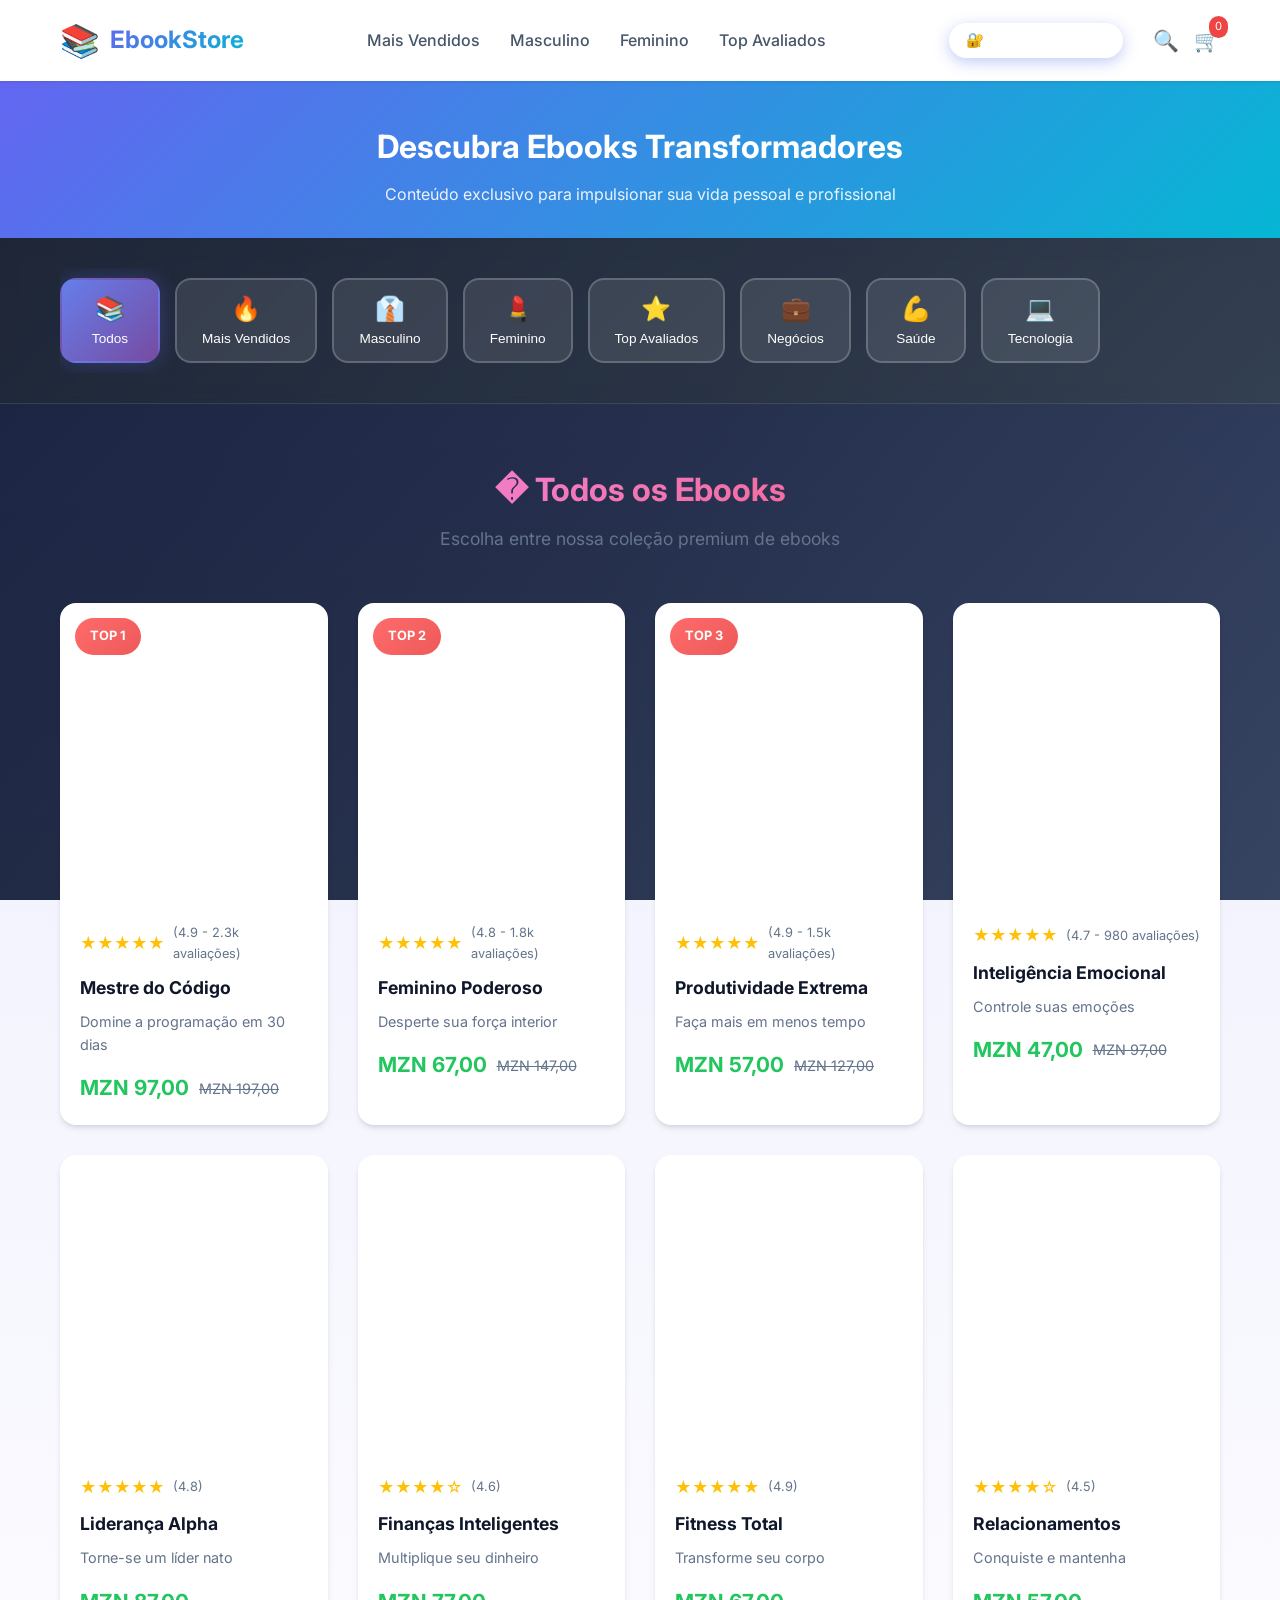
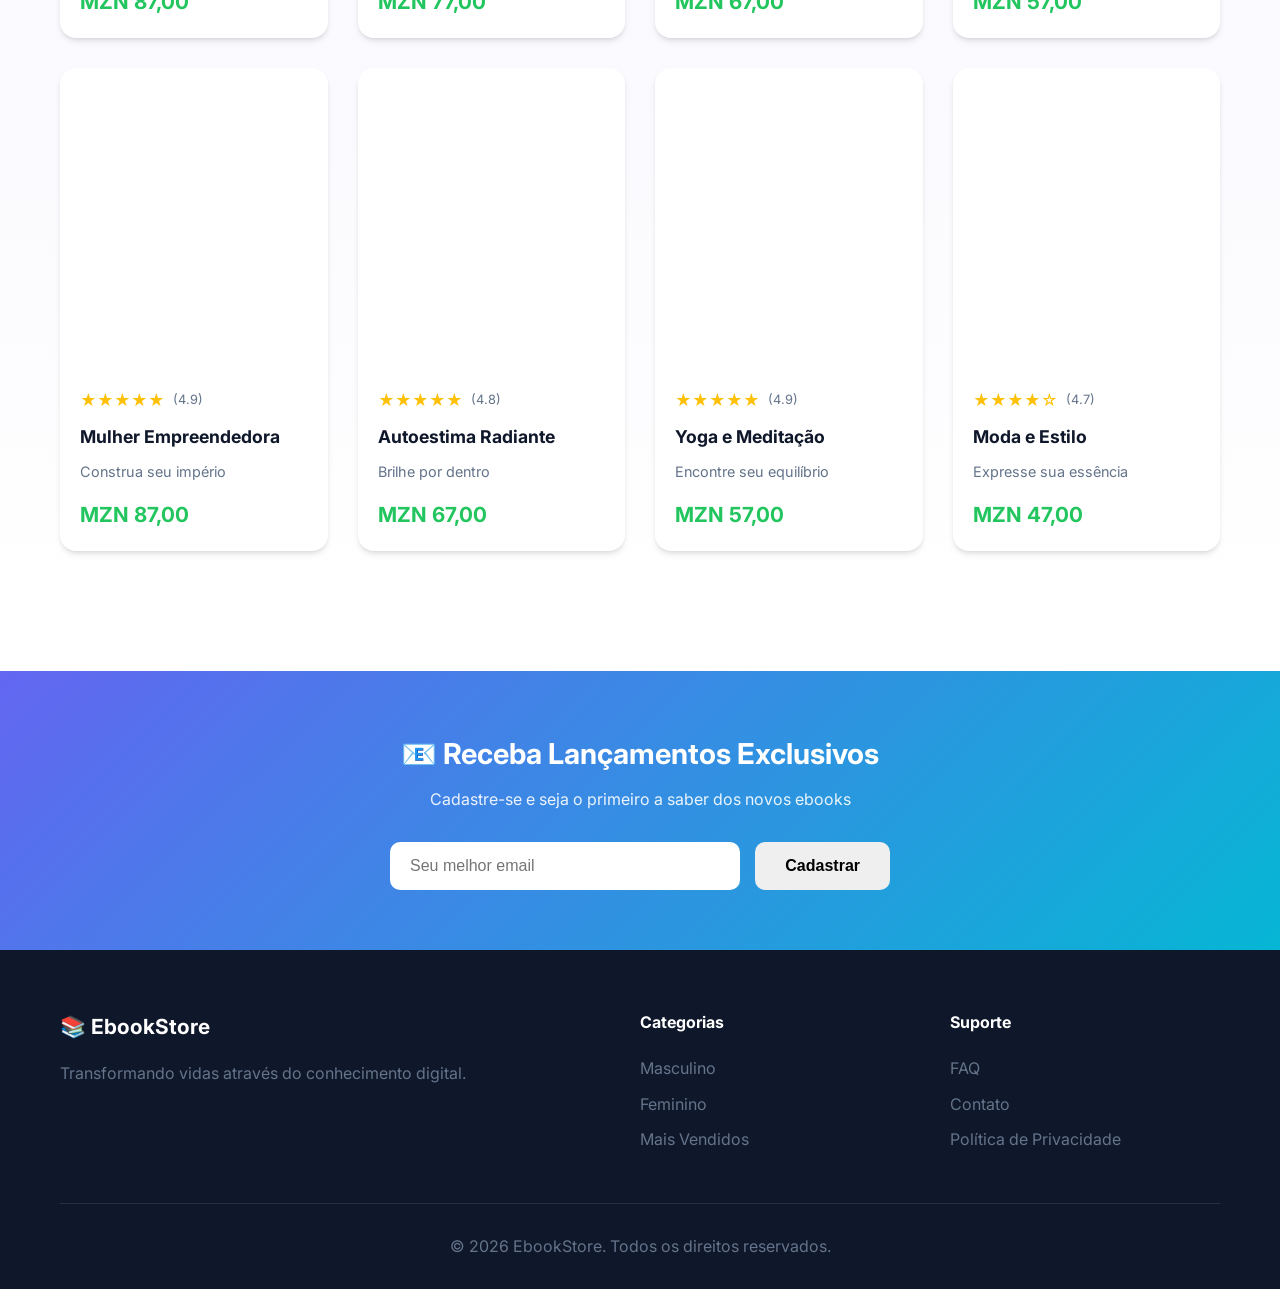
==== commit ee5991a7: "Adicionar sistema de login/cadastro" ====
--- a/ebook-store.html
+++ b/ebook-store.html
@@ -22,6 +22,7 @@
                 <a href="#top-rated">Top Avaliados</a>
             </nav>
             <div class="header-actions">
+                <div class="auth-container"></div>
                 <button class="btn-search">🔍</button>
                 <a href="carrinho.html" class="btn-cart">
                     🛒 <span class="cart-count">0</span>
@@ -368,6 +369,8 @@
     </footer>
 
     <script src="https://cdn.jsdelivr.net/npm/@supabase/supabase-js"></script>
+    <script src="js/supabase-config.js"></script>
+    <script src="js/auth.js"></script>
     <script src="js/search-cart.js"></script>
     <script src="js/ebook-store.js"></script>
 </body>
--- a/css/ebook-store.css
+++ b/css/ebook-store.css
@@ -1962,6 +1962,69 @@
 }
 
 /* ============================================
+   HEADER AUTH BUTTON - LOGIN/CADASTRO
+   ============================================ */
+.auth-container {
+    display: flex;
+    align-items: center;
+    margin-right: 15px;
+}
+
+.btn-auth {
+    display: flex;
+    align-items: center;
+    gap: 8px;
+    padding: 10px 20px;
+    background: linear-gradient(135deg, #667eea 0%, #764ba2 100%);
+    border: 2px solid rgba(255, 255, 255, 0.3);
+    border-radius: 25px;
+    color: white;
+    font-weight: 600;
+    font-size: 0.95rem;
+    cursor: pointer;
+    transition: all 0.3s ease;
+    box-shadow: 0 4px 15px rgba(102, 126, 234, 0.4);
+}
+
+.btn-auth:hover {
+    transform: translateY(-2px);
+    box-shadow: 0 6px 20px rgba(102, 126, 234, 0.6);
+    background: linear-gradient(135deg, #764ba2 0%, #667eea 100%);
+}
+
+.user-menu {
+    display: flex;
+    align-items: center;
+    gap: 15px;
+    background: rgba(255, 255, 255, 0.1);
+    padding: 8px 15px;
+    border-radius: 25px;
+    border: 1px solid rgba(255, 255, 255, 0.2);
+}
+
+.user-name {
+    color: white;
+    font-weight: 500;
+    font-size: 0.9rem;
+}
+
+.btn-logout {
+    padding: 6px 12px;
+    background: rgba(229, 62, 62, 0.8);
+    border: none;
+    border-radius: 15px;
+    color: white;
+    cursor: pointer;
+    font-size: 0.8rem;
+    font-weight: 500;
+    transition: all 0.3s;
+}
+
+.btn-logout:hover {
+    background: rgba(229, 62, 62, 1);
+}
+
+/* ============================================
    CATEGORIAS HORIZONTAIS
    ============================================ */
 .categories-section {
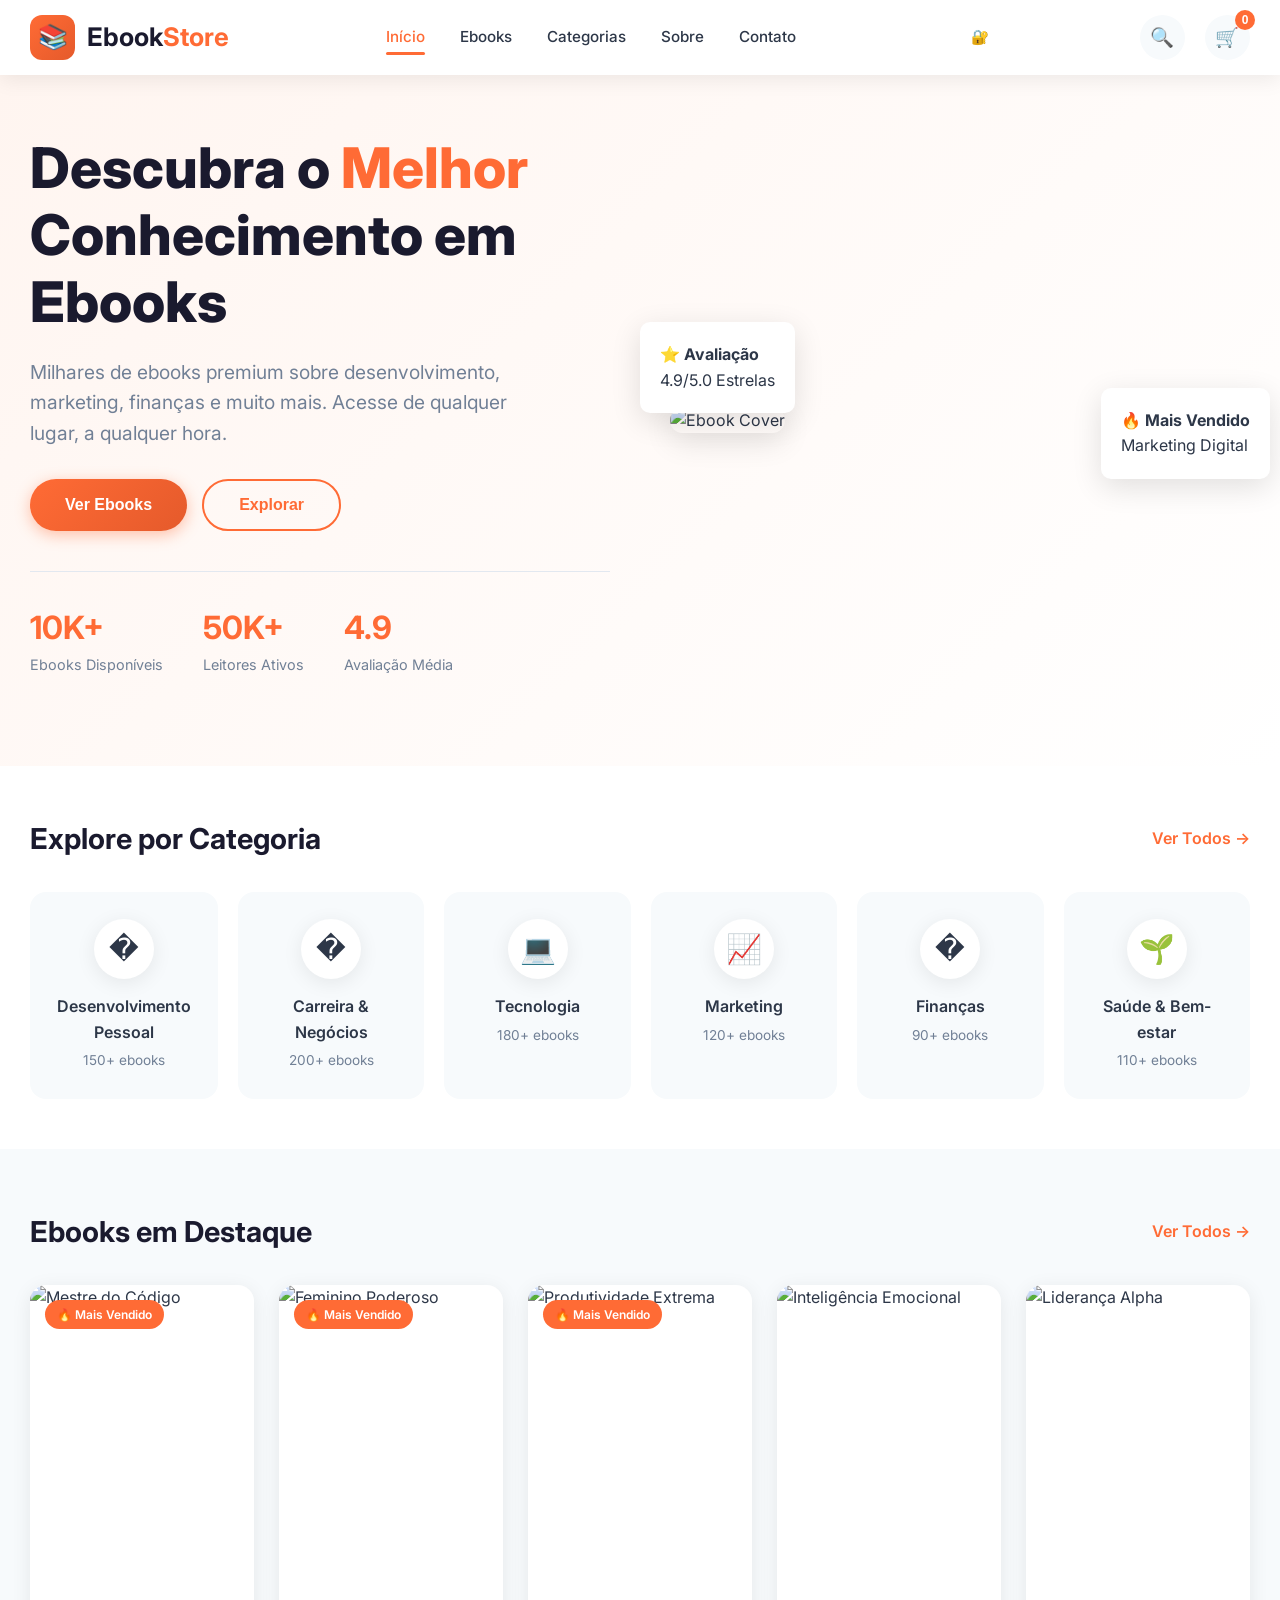
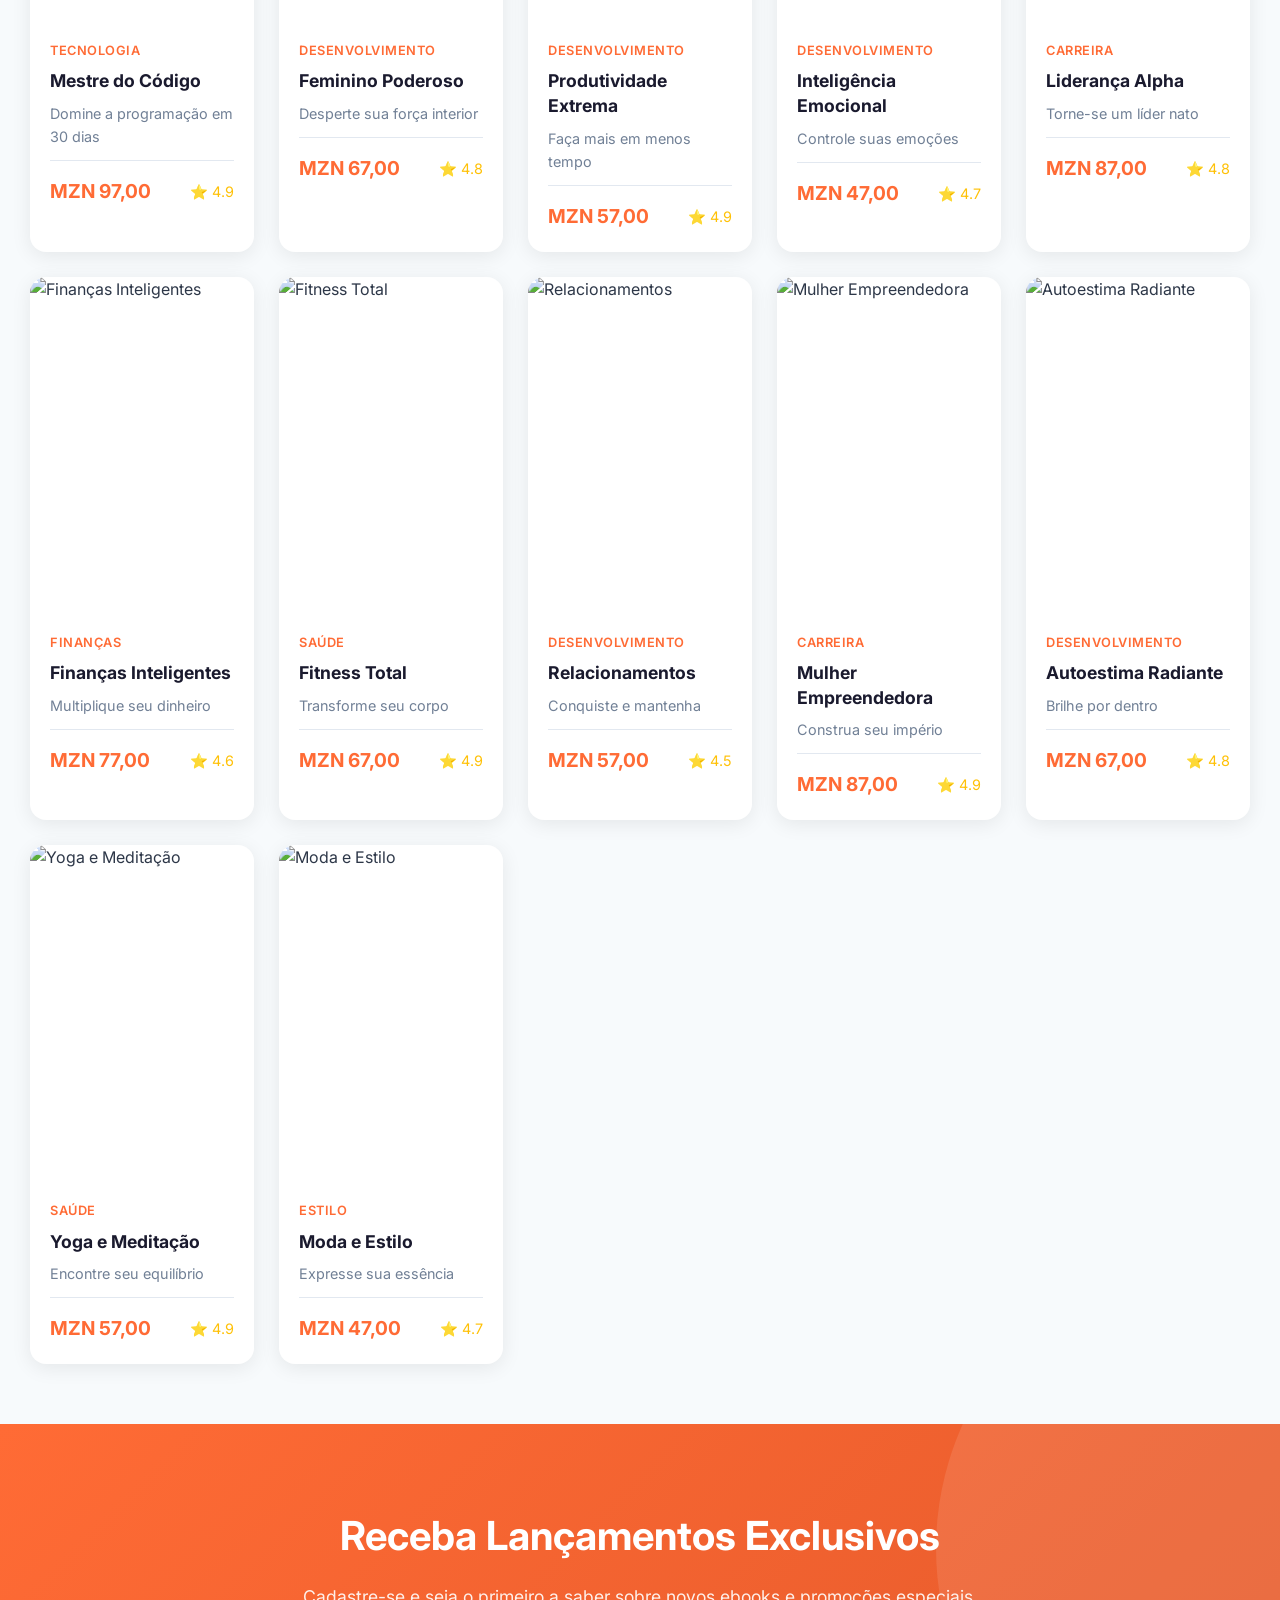
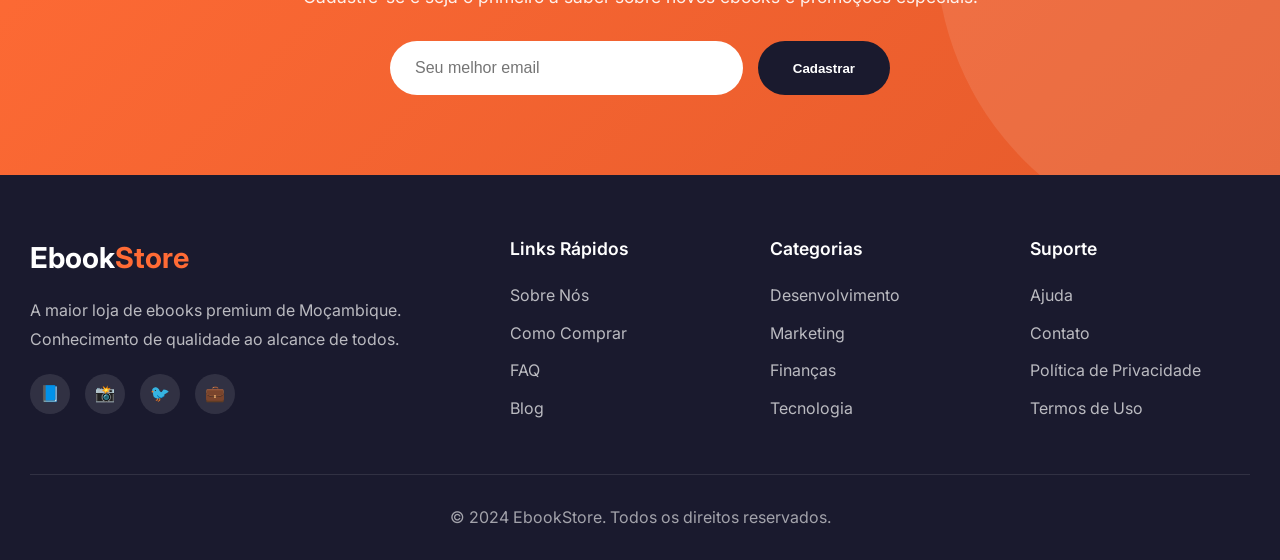
==== commit 0a68d796: "Implementar design moderno inspirado no template" ====
--- a/ebook-store.html
+++ b/ebook-store.html
@@ -3,324 +3,357 @@
 <head>
     <meta charset="UTF-8">
     <meta name="viewport" content="width=device-width, initial-scale=1.0">
-    <title>EbookStore - Sua Biblioteca Digital Premium</title>
-    <link rel="stylesheet" href="css/ebook-store.css">
+    <title>EbookStore - Loja de Ebooks Premium</title>
+    <link rel="stylesheet" href="css/modern-style.css">
     <link href="https://fonts.googleapis.com/css2?family=Inter:wght@300;400;500;600;700&display=swap" rel="stylesheet">
 </head>
 <body>
-    <!-- Header -->
-    <header class="header">
-        <div class="container">
-            <a href="index.html" class="logo">
-                <span class="logo-icon">📚</span>
-                <span class="logo-text">EbookStore</span>
+    <!-- Header Moderno -->
+    <header class="header-modern">
+        <div class="container">
+            <a href="ebook-store.html" class="logo-modern">
+                <div class="logo-icon">📚</div>
+                <div class="logo-text">Ebook<span>Store</span></div>
             </a>
-            <nav class="nav">
-                <a href="#bestsellers">Mais Vendidos</a>
-                <a href="#masculino">Masculino</a>
-                <a href="#feminino">Feminino</a>
-                <a href="#top-rated">Top Avaliados</a>
+            
+            <nav class="nav-modern">
+                <a href="ebook-store.html" class="active">Início</a>
+                <a href="#ebooks">Ebooks</a>
+                <a href="#categorias">Categorias</a>
+                <a href="#sobre">Sobre</a>
+                <a href="#contato">Contato</a>
             </nav>
-            <div class="header-actions">
+            
+            <div class="header-actions-modern">
                 <div class="auth-container"></div>
-                <button class="btn-search">🔍</button>
-                <a href="carrinho.html" class="btn-cart">
-                    🛒 <span class="cart-count">0</span>
-                </a>
+                <button class="btn-icon" onclick="openSearchModal()">🔍</button>
+                <button class="btn-icon" onclick="openCartModal()">
+                    🛒
+                    <span class="cart-badge" id="cart-count">0</span>
+                </button>
             </div>
         </div>
     </header>
 
-    <!-- Hero Section Simplificada -->
-    <section class="hero">
+    <!-- Hero Section Moderna -->
+    <section class="hero-modern" id="home">
         <div class="container">
             <div class="hero-content">
-                <h1>Descubra Ebooks Transformadores</h1>
-                <p>Conteúdo exclusivo para impulsionar sua vida pessoal e profissional</p>
+                <h1>Descubra o <span>Melhor</span> Conhecimento em Ebooks</h1>
+                <p>Milhares de ebooks premium sobre desenvolvimento, marketing, finanças e muito mais. Acesse de qualquer lugar, a qualquer hora.</p>
+                <div class="hero-buttons">
+                    <button class="btn-primary" onclick="scrollToEbooks()">Ver Ebooks</button>
+                    <button class="btn-secondary" onclick="scrollToCategories()">Explorar</button>
+                </div>
+                <div class="hero-stats">
+                    <div class="stat-item">
+                        <h3>10K+</h3>
+                        <p>Ebooks Disponíveis</p>
+                    </div>
+                    <div class="stat-item">
+                        <h3>50K+</h3>
+                        <p>Leitores Ativos</p>
+                    </div>
+                    <div class="stat-item">
+                        <h3>4.9</h3>
+                        <p>Avaliação Média</p>
+                    </div>
+                </div>
+            </div>
+            <div class="hero-image">
+                <img src="https://images.unsplash.com/photo-1544947950-fa07a98d237f?w=500&h=700&fit=crop" alt="Ebook Cover">
+                <div class="floating-card top">
+                    <strong>🔥 Mais Vendido</strong>
+                    <p>Marketing Digital</p>
+                </div>
+                <div class="floating-card bottom">
+                    <strong>⭐ Avaliação</strong>
+                    <p>4.9/5.0 Estrelas</p>
+                </div>
             </div>
         </div>
     </section>
 
-    <!-- Categorias Horizontais -->
-    <section class="categories-section">
-        <div class="container">
-            <div class="categories-scroll">
-                <button class="category-btn active" data-category="all">
-                    <span class="category-icon">📚</span>
-                    <span>Todos</span>
-                </button>
-                <button class="category-btn" data-category="bestsellers">
-                    <span class="category-icon">🔥</span>
-                    <span>Mais Vendidos</span>
-                </button>
-                <button class="category-btn" data-category="masculino">
-                    <span class="category-icon">👔</span>
-                    <span>Masculino</span>
-                </button>
-                <button class="category-btn" data-category="feminino">
-                    <span class="category-icon">💄</span>
-                    <span>Feminino</span>
-                </button>
-                <button class="category-btn" data-category="top-rated">
-                    <span class="category-icon">⭐</span>
-                    <span>Top Avaliados</span>
-                </button>
-                <button class="category-btn" data-category="negocios">
-                    <span class="category-icon">💼</span>
-                    <span>Negócios</span>
-                </button>
-                <button class="category-btn" data-category="saude">
-                    <span class="category-icon">💪</span>
-                    <span>Saúde</span>
-                </button>
-                <button class="category-btn" data-category="tecnologia">
-                    <span class="category-icon">💻</span>
-                    <span>Tecnologia</span>
-                </button>
+    <!-- Categorias Modernas -->
+    <section class="categories-modern" id="categorias">
+        <div class="container">
+            <div class="section-header">
+                <h2>Explore por Categoria</h2>
+                <a href="#" class="btn-view-all">Ver Todos →</a>
+            </div>
+            <div class="categories-grid">
+                <div class="category-card" onclick="filterCategory('masculino')">
+                    <div class="icon">�</div>
+                    <h3>Desenvolvimento Pessoal</h3>
+                    <p>150+ ebooks</p>
+                </div>
+                <div class="category-card" onclick="filterCategory('feminino')">
+                    <div class="icon">�</div>
+                    <h3>Carreira & Negócios</h3>
+                    <p>200+ ebooks</p>
+                </div>
+                <div class="category-card" onclick="filterCategory('tecnologia')">
+                    <div class="icon">💻</div>
+                    <h3>Tecnologia</h3>
+                    <p>180+ ebooks</p>
+                </div>
+                <div class="category-card" onclick="filterCategory('marketing')">
+                    <div class="icon">📈</div>
+                    <h3>Marketing</h3>
+                    <p>120+ ebooks</p>
+                </div>
+                <div class="category-card" onclick="filterCategory('financas')">
+                    <div class="icon">�</div>
+                    <h3>Finanças</h3>
+                    <p>90+ ebooks</p>
+                </div>
+                <div class="category-card" onclick="filterCategory('saude')">
+                    <div class="icon">🌱</div>
+                    <h3>Saúde & Bem-estar</h3>
+                    <p>110+ ebooks</p>
+                </div>
             </div>
         </div>
     </section>
 
-    <!-- Ebooks - Todos em uma seção -->
-    <section id="bestsellers" class="section featured-section">
+    <!-- Ebooks Grid Moderno -->
+    <section class="ebooks-section-modern" id="ebooks">
         <div class="container">
             <div class="section-header">
-                <h2>� Todos os Ebooks</h2>
-                <p>Escolha entre nossa coleção premium de ebooks</p>
-            </div>
-            <div class="ebooks-grid" id="all-ebooks">
+                <h2>Ebooks em Destaque</h2>
+                <a href="#" class="btn-view-all">Ver Todos →</a>
+            </div>
+            <div class="ebooks-grid-modern" id="ebooks-grid">
                 
                 <!-- BESTSELLERS -->
-                <article class="ebook-card bestseller" data-category="bestsellers">
-                    <div class="badge-bestseller">TOP 1</div>
-                    <div class="ebook-cover">
+                <article class="ebook-card-modern" onclick="viewEbook(1)">
+                    <div class="ebook-cover-modern">
                         <img src="https://placehold.co/250x350/667eea/ffffff?text=Mestre+do+Código" alt="Mestre do Código">
-                        <div class="ebook-overlay">
-                            <a href="ebook.html?id=1" class="btn-view">Ver Detalhes</a>
-                        </div>
-                    </div>
-                    <div class="ebook-info">
-                        <div class="ebook-rating">
-                            <span class="stars">★★★★★</span>
-                            <span class="rating-count">(4.9 - 2.3k avaliações)</span>
-                        </div>
-                        <h3>Mestre do Código</h3>
-                        <p class="ebook-desc">Domine a programação em 30 dias</p>
-                        <div class="ebook-footer">
-                            <span class="price">MZN 97,00</span>
-                            <span class="old-price">MZN 197,00</span>
-                        </div>
-                    </div>
-                </article>
-
-                <article class="ebook-card bestseller feminino" data-category="bestsellers feminino">
-                    <div class="badge-bestseller">TOP 2</div>
-                    <div class="ebook-cover">
+                        <span class="ebook-badge">🔥 Mais Vendido</span>
+                        <div class="ebook-actions">
+                            <button class="action-btn" onclick="event.stopPropagation(); addToCart(1)" title="Adicionar ao Carrinho">🛒</button>
+                            <button class="action-btn" onclick="event.stopPropagation(); viewEbook(1)" title="Ver Detalhes">👁️</button>
+                        </div>
+                    </div>
+                    <div class="ebook-info-modern">
+                        <div class="ebook-category">Tecnologia</div>
+                        <h3 class="ebook-title-modern">Mestre do Código</h3>
+                        <p class="ebook-author">Domine a programação em 30 dias</p>
+                        <div class="ebook-footer">
+                            <span class="ebook-price-modern">MZN 97,00</span>
+                            <div class="ebook-rating">⭐ 4.9</div>
+                        </div>
+                    </div>
+                </article>
+
+                <article class="ebook-card-modern" onclick="viewEbook(2)">
+                    <div class="ebook-cover-modern">
                         <img src="https://placehold.co/250x350/e74c3c/ffffff?text=Feminino+Poderoso" alt="Feminino Poderoso">
-                        <div class="ebook-overlay">
-                            <a href="ebook.html?id=2" class="btn-view">Ver Detalhes</a>
-                        </div>
-                    </div>
-                    <div class="ebook-info">
-                        <div class="ebook-rating">
-                            <span class="stars">★★★★★</span>
-                            <span class="rating-count">(4.8 - 1.8k avaliações)</span>
-                        </div>
-                        <h3>Feminino Poderoso</h3>
-                        <p class="ebook-desc">Desperte sua força interior</p>
-                        <div class="ebook-footer">
-                            <span class="price">MZN 67,00</span>
-                            <span class="old-price">MZN 147,00</span>
-                        </div>
-                    </div>
-                </article>
-
-                <article class="ebook-card bestseller" data-category="bestsellers">
-                    <div class="badge-bestseller">TOP 3</div>
-                    <div class="ebook-cover">
+                        <span class="ebook-badge">🔥 Mais Vendido</span>
+                        <div class="ebook-actions">
+                            <button class="action-btn" onclick="event.stopPropagation(); addToCart(2)" title="Adicionar ao Carrinho">🛒</button>
+                            <button class="action-btn" onclick="event.stopPropagation(); viewEbook(2)" title="Ver Detalhes">👁️</button>
+                        </div>
+                    </div>
+                    <div class="ebook-info-modern">
+                        <div class="ebook-category">Desenvolvimento</div>
+                        <h3 class="ebook-title-modern">Feminino Poderoso</h3>
+                        <p class="ebook-author">Desperte sua força interior</p>
+                        <div class="ebook-footer">
+                            <span class="ebook-price-modern">MZN 67,00</span>
+                            <div class="ebook-rating">⭐ 4.8</div>
+                        </div>
+                    </div>
+                </article>
+
+                <article class="ebook-card-modern" onclick="viewEbook(3)">
+                    <div class="ebook-cover-modern">
                         <img src="https://placehold.co/250x350/27ae60/ffffff?text=Produtividade+Extrema" alt="Produtividade Extrema">
-                        <div class="ebook-overlay">
-                            <a href="ebook.html?id=3" class="btn-view">Ver Detalhes</a>
-                        </div>
-                    </div>
-                    <div class="ebook-info">
-                        <div class="ebook-rating">
-                            <span class="stars">★★★★★</span>
-                            <span class="rating-count">(4.9 - 1.5k avaliações)</span>
-                        </div>
-                        <h3>Produtividade Extrema</h3>
-                        <p class="ebook-desc">Faça mais em menos tempo</p>
-                        <div class="ebook-footer">
-                            <span class="price">MZN 57,00</span>
-                            <span class="old-price">MZN 127,00</span>
-                        </div>
-                    </div>
-                </article>
-
-                <article class="ebook-card bestseller" data-category="bestsellers">
-                    <div class="ebook-cover">
+                        <span class="ebook-badge">🔥 Mais Vendido</span>
+                        <div class="ebook-actions">
+                            <button class="action-btn" onclick="event.stopPropagation(); addToCart(3)" title="Adicionar ao Carrinho">🛒</button>
+                            <button class="action-btn" onclick="event.stopPropagation(); viewEbook(3)" title="Ver Detalhes">👁️</button>
+                        </div>
+                    </div>
+                    <div class="ebook-info-modern">
+                        <div class="ebook-category">Desenvolvimento</div>
+                        <h3 class="ebook-title-modern">Produtividade Extrema</h3>
+                        <p class="ebook-author">Faça mais em menos tempo</p>
+                        <div class="ebook-footer">
+                            <span class="ebook-price-modern">MZN 57,00</span>
+                            <div class="ebook-rating">⭐ 4.9</div>
+                        </div>
+                    </div>
+                </article>
+
+                <article class="ebook-card-modern" onclick="viewEbook(4)">
+                    <div class="ebook-cover-modern">
                         <img src="https://placehold.co/250x350/9b59b6/ffffff?text=Inteligência+Emocional" alt="Inteligência Emocional">
-                        <div class="ebook-overlay">
-                            <a href="ebook.html?id=4" class="btn-view">Ver Detalhes</a>
-                        </div>
-                    </div>
-                    <div class="ebook-info">
-                        <div class="ebook-rating">
-                            <span class="stars">★★★★★</span>
-                            <span class="rating-count">(4.7 - 980 avaliações)</span>
-                        </div>
-                        <h3>Inteligência Emocional</h3>
-                        <p class="ebook-desc">Controle suas emoções</p>
-                        <div class="ebook-footer">
-                            <span class="price">MZN 47,00</span>
-                            <span class="old-price">MZN 97,00</span>
-                        </div>
-                    </div>
-                </article>
-
-                <!-- MASCULINO -->
-                <article class="ebook-card masculino" data-category="masculino">
-                    <div class="ebook-cover">
+                        <div class="ebook-actions">
+                            <button class="action-btn" onclick="event.stopPropagation(); addToCart(4)" title="Adicionar ao Carrinho">🛒</button>
+                            <button class="action-btn" onclick="event.stopPropagation(); viewEbook(4)" title="Ver Detalhes">👁️</button>
+                        </div>
+                    </div>
+                    <div class="ebook-info-modern">
+                        <div class="ebook-category">Desenvolvimento</div>
+                        <h3 class="ebook-title-modern">Inteligência Emocional</h3>
+                        <p class="ebook-author">Controle suas emoções</p>
+                        <div class="ebook-footer">
+                            <span class="ebook-price-modern">MZN 47,00</span>
+                            <div class="ebook-rating">⭐ 4.7</div>
+                        </div>
+                    </div>
+                </article>
+
+                <article class="ebook-card-modern" onclick="viewEbook(5)">
+                    <div class="ebook-cover-modern">
                         <img src="https://placehold.co/250x350/34495e/ffffff?text=Liderança+Alpha" alt="Liderança Alpha">
-                        <div class="ebook-overlay">
-                            <a href="ebook.html?id=5" class="btn-view">Ver Detalhes</a>
-                        </div>
-                    </div>
-                    <div class="ebook-info">
-                        <div class="ebook-rating">
-                            <span class="stars">★★★★★</span>
-                            <span class="rating-count">(4.8)</span>
-                        </div>
-                        <h3>Liderança Alpha</h3>
-                        <p class="ebook-desc">Torne-se um líder nato</p>
-                        <span class="price">MZN 87,00</span>
-                    </div>
-                </article>
-
-                <article class="ebook-card masculino" data-category="masculino">
-                    <div class="ebook-cover">
+                        <div class="ebook-actions">
+                            <button class="action-btn" onclick="event.stopPropagation(); addToCart(5)" title="Adicionar ao Carrinho">🛒</button>
+                            <button class="action-btn" onclick="event.stopPropagation(); viewEbook(5)" title="Ver Detalhes">👁️</button>
+                        </div>
+                    </div>
+                    <div class="ebook-info-modern">
+                        <div class="ebook-category">Carreira</div>
+                        <h3 class="ebook-title-modern">Liderança Alpha</h3>
+                        <p class="ebook-author">Torne-se um líder nato</p>
+                        <div class="ebook-footer">
+                            <span class="ebook-price-modern">MZN 87,00</span>
+                            <div class="ebook-rating">⭐ 4.8</div>
+                        </div>
+                    </div>
+                </article>
+
+                <article class="ebook-card-modern" onclick="viewEbook(6)">
+                    <div class="ebook-cover-modern">
                         <img src="https://placehold.co/250x350/2980b9/ffffff?text=Finanças+Inteligentes" alt="Finanças Inteligentes">
-                        <div class="ebook-overlay">
-                            <a href="ebook.html?id=6" class="btn-view">Ver Detalhes</a>
-                        </div>
-                    </div>
-                    <div class="ebook-info">
-                        <div class="ebook-rating">
-                            <span class="stars">★★★★☆</span>
-                            <span class="rating-count">(4.6)</span>
-                        </div>
-                        <h3>Finanças Inteligentes</h3>
-                        <p class="ebook-desc">Multiplique seu dinheiro</p>
-                        <span class="price">MZN 77,00</span>
-                    </div>
-                </article>
-
-                <article class="ebook-card masculino" data-category="masculino">
-                    <div class="ebook-cover">
+                        <div class="ebook-actions">
+                            <button class="action-btn" onclick="event.stopPropagation(); addToCart(6)" title="Adicionar ao Carrinho">🛒</button>
+                            <button class="action-btn" onclick="event.stopPropagation(); viewEbook(6)" title="Ver Detalhes">👁️</button>
+                        </div>
+                    </div>
+                    <div class="ebook-info-modern">
+                        <div class="ebook-category">Finanças</div>
+                        <h3 class="ebook-title-modern">Finanças Inteligentes</h3>
+                        <p class="ebook-author">Multiplique seu dinheiro</p>
+                        <div class="ebook-footer">
+                            <span class="ebook-price-modern">MZN 77,00</span>
+                            <div class="ebook-rating">⭐ 4.6</div>
+                        </div>
+                    </div>
+                </article>
+
+                <article class="ebook-card-modern" onclick="viewEbook(7)">
+                    <div class="ebook-cover-modern">
                         <img src="https://placehold.co/250x350/16a085/ffffff?text=Fitness+Total" alt="Fitness Total">
-                        <div class="ebook-overlay">
-                            <a href="ebook.html?id=7" class="btn-view">Ver Detalhes</a>
-                        </div>
-                    </div>
-                    <div class="ebook-info">
-                        <div class="ebook-rating">
-                            <span class="stars">★★★★★</span>
-                            <span class="rating-count">(4.9)</span>
-                        </div>
-                        <h3>Fitness Total</h3>
-                        <p class="ebook-desc">Transforme seu corpo</p>
-                        <span class="price">MZN 67,00</span>
-                    </div>
-                </article>
-
-                <article class="ebook-card masculino" data-category="masculino">
-                    <div class="ebook-cover">
+                        <div class="ebook-actions">
+                            <button class="action-btn" onclick="event.stopPropagation(); addToCart(7)" title="Adicionar ao Carrinho">🛒</button>
+                            <button class="action-btn" onclick="event.stopPropagation(); viewEbook(7)" title="Ver Detalhes">👁️</button>
+                        </div>
+                    </div>
+                    <div class="ebook-info-modern">
+                        <div class="ebook-category">Saúde</div>
+                        <h3 class="ebook-title-modern">Fitness Total</h3>
+                        <p class="ebook-author">Transforme seu corpo</p>
+                        <div class="ebook-footer">
+                            <span class="ebook-price-modern">MZN 67,00</span>
+                            <div class="ebook-rating">⭐ 4.9</div>
+                        </div>
+                    </div>
+                </article>
+
+                <article class="ebook-card-modern" onclick="viewEbook(8)">
+                    <div class="ebook-cover-modern">
                         <img src="https://placehold.co/250x350/c0392b/ffffff?text=Relacionamentos" alt="Relacionamentos">
-                        <div class="ebook-overlay">
-                            <a href="ebook.html?id=8" class="btn-view">Ver Detalhes</a>
-                        </div>
-                    </div>
-                    <div class="ebook-info">
-                        <div class="ebook-rating">
-                            <span class="stars">★★★★☆</span>
-                            <span class="rating-count">(4.5)</span>
-                        </div>
-                        <h3>Relacionamentos</h3>
-                        <p class="ebook-desc">Conquiste e mantenha</p>
-                        <span class="price">MZN 57,00</span>
-                    </div>
-                </article>
-
-                <!-- FEMININO -->
-                <article class="ebook-card feminino" data-category="feminino">
-                    <div class="ebook-cover">
+                        <div class="ebook-actions">
+                            <button class="action-btn" onclick="event.stopPropagation(); addToCart(8)" title="Adicionar ao Carrinho">🛒</button>
+                            <button class="action-btn" onclick="event.stopPropagation(); viewEbook(8)" title="Ver Detalhes">👁️</button>
+                        </div>
+                    </div>
+                    <div class="ebook-info-modern">
+                        <div class="ebook-category">Desenvolvimento</div>
+                        <h3 class="ebook-title-modern">Relacionamentos</h3>
+                        <p class="ebook-author">Conquiste e mantenha</p>
+                        <div class="ebook-footer">
+                            <span class="ebook-price-modern">MZN 57,00</span>
+                            <div class="ebook-rating">⭐ 4.5</div>
+                        </div>
+                    </div>
+                </article>
+
+                <article class="ebook-card-modern" onclick="viewEbook(9)">
+                    <div class="ebook-cover-modern">
                         <img src="https://placehold.co/250x350/e91e63/ffffff?text=Mulher+Empreendedora" alt="Mulher Empreendedora">
-                        <div class="ebook-overlay">
-                            <a href="ebook.html?id=9" class="btn-view">Ver Detalhes</a>
-                        </div>
-                    </div>
-                    <div class="ebook-info">
-                        <div class="ebook-rating">
-                            <span class="stars">★★★★★</span>
-                            <span class="rating-count">(4.9)</span>
-                        </div>
-                        <h3>Mulher Empreendedora</h3>
-                        <p class="ebook-desc">Construa seu império</p>
-                        <span class="price">MZN 87,00</span>
-                    </div>
-                </article>
-
-                <article class="ebook-card feminino" data-category="feminino">
-                    <div class="ebook-cover">
+                        <div class="ebook-actions">
+                            <button class="action-btn" onclick="event.stopPropagation(); addToCart(9)" title="Adicionar ao Carrinho">🛒</button>
+                            <button class="action-btn" onclick="event.stopPropagation(); viewEbook(9)" title="Ver Detalhes">👁️</button>
+                        </div>
+                    </div>
+                    <div class="ebook-info-modern">
+                        <div class="ebook-category">Carreira</div>
+                        <h3 class="ebook-title-modern">Mulher Empreendedora</h3>
+                        <p class="ebook-author">Construa seu império</p>
+                        <div class="ebook-footer">
+                            <span class="ebook-price-modern">MZN 87,00</span>
+                            <div class="ebook-rating">⭐ 4.9</div>
+                        </div>
+                    </div>
+                </article>
+
+                <article class="ebook-card-modern" onclick="viewEbook(10)">
+                    <div class="ebook-cover-modern">
                         <img src="https://placehold.co/250x350/9c27b0/ffffff?text=Autoestima+Radiante" alt="Autoestima Radiante">
-                        <div class="ebook-overlay">
-                            <a href="ebook.html?id=10" class="btn-view">Ver Detalhes</a>
-                        </div>
-                    </div>
-                    <div class="ebook-info">
-                        <div class="ebook-rating">
-                            <span class="stars">★★★★★</span>
-                            <span class="rating-count">(4.8)</span>
-                        </div>
-                        <h3>Autoestima Radiante</h3>
-                        <p class="ebook-desc">Brilhe por dentro</p>
-                        <span class="price">MZN 67,00</span>
-                    </div>
-                </article>
-
-                <article class="ebook-card feminino" data-category="feminino">
-                    <div class="ebook-cover">
+                        <div class="ebook-actions">
+                            <button class="action-btn" onclick="event.stopPropagation(); addToCart(10)" title="Adicionar ao Carrinho">🛒</button>
+                            <button class="action-btn" onclick="event.stopPropagation(); viewEbook(10)" title="Ver Detalhes">👁️</button>
+                        </div>
+                    </div>
+                    <div class="ebook-info-modern">
+                        <div class="ebook-category">Desenvolvimento</div>
+                        <h3 class="ebook-title-modern">Autoestima Radiante</h3>
+                        <p class="ebook-author">Brilhe por dentro</p>
+                        <div class="ebook-footer">
+                            <span class="ebook-price-modern">MZN 67,00</span>
+                            <div class="ebook-rating">⭐ 4.8</div>
+                        </div>
+                    </div>
+                </article>
+
+                <article class="ebook-card-modern" onclick="viewEbook(11)">
+                    <div class="ebook-cover-modern">
                         <img src="https://placehold.co/250x350/00bcd4/ffffff?text=Yoga+e+Meditação" alt="Yoga e Meditação">
-                        <div class="ebook-overlay">
-                            <a href="ebook.html?id=11" class="btn-view">Ver Detalhes</a>
-                        </div>
-                    </div>
-                    <div class="ebook-info">
-                        <div class="ebook-rating">
-                            <span class="stars">★★★★★</span>
-                            <span class="rating-count">(4.9)</span>
-                        </div>
-                        <h3>Yoga e Meditação</h3>
-                        <p class="ebook-desc">Encontre seu equilíbrio</p>
-                        <span class="price">MZN 57,00</span>
-                    </div>
-                </article>
-
-                <article class="ebook-card feminino" data-category="feminino">
-                    <div class="ebook-cover">
+                        <div class="ebook-actions">
+                            <button class="action-btn" onclick="event.stopPropagation(); addToCart(11)" title="Adicionar ao Carrinho">🛒</button>
+                            <button class="action-btn" onclick="event.stopPropagation(); viewEbook(11)" title="Ver Detalhes">👁️</button>
+                        </div>
+                    </div>
+                    <div class="ebook-info-modern">
+                        <div class="ebook-category">Saúde</div>
+                        <h3 class="ebook-title-modern">Yoga e Meditação</h3>
+                        <p class="ebook-author">Encontre seu equilíbrio</p>
+                        <div class="ebook-footer">
+                            <span class="ebook-price-modern">MZN 57,00</span>
+                            <div class="ebook-rating">⭐ 4.9</div>
+                        </div>
+                    </div>
+                </article>
+
+                <article class="ebook-card-modern" onclick="viewEbook(12)">
+                    <div class="ebook-cover-modern">
                         <img src="https://placehold.co/250x350/ff5722/ffffff?text=Moda+e+Estilo" alt="Moda e Estilo">
-                        <div class="ebook-overlay">
-                            <a href="ebook.html?id=12" class="btn-view">Ver Detalhes</a>
-                        </div>
-                    </div>
-                    <div class="ebook-info">
-                        <div class="ebook-rating">
-                            <span class="stars">★★★★☆</span>
-                            <span class="rating-count">(4.7)</span>
-                        </div>
-                        <h3>Moda e Estilo</h3>
-                        <p class="ebook-desc">Expresse sua essência</p>
-                        <span class="price">MZN 47,00</span>
+                        <div class="ebook-actions">
+                            <button class="action-btn" onclick="event.stopPropagation(); addToCart(12)" title="Adicionar ao Carrinho">🛒</button>
+                            <button class="action-btn" onclick="event.stopPropagation(); viewEbook(12)" title="Ver Detalhes">👁️</button>
+                        </div>
+                    </div>
+                    <div class="ebook-info-modern">
+                        <div class="ebook-category">Estilo</div>
+                        <h3 class="ebook-title-modern">Moda e Estilo</h3>
+                        <p class="ebook-author">Expresse sua essência</p>
+                        <div class="ebook-footer">
+                            <span class="ebook-price-modern">MZN 47,00</span>
+                            <div class="ebook-rating">⭐ 4.7</div>
+                        </div>
                     </div>
                 </article>
 
@@ -328,42 +361,62 @@
         </div>
     </section>
 
-    <section class="newsletter">
-        <div class="container">
-            <div class="newsletter-content">
-                <h3>📧 Receba Lançamentos Exclusivos</h3>
-                <p>Cadastre-se e seja o primeiro a saber dos novos ebooks</p>
-                <form class="newsletter-form">
-                    <input type="email" placeholder="Seu melhor email" required>
-                    <button type="submit" class="btn btn-primary">Cadastrar</button>
-                </form>
-            </div>
+    <!-- Newsletter Moderna -->
+    <section class="newsletter-modern">
+        <div class="container">
+            <h2>Receba Lançamentos Exclusivos</h2>
+            <p>Cadastre-se e seja o primeiro a saber sobre novos ebooks e promoções especiais.</p>
+            <form class="newsletter-form" onsubmit="subscribeNewsletter(event)">
+                <input type="email" placeholder="Seu melhor email" required>
+                <button type="submit">Cadastrar</button>
+            </form>
         </div>
     </section>
 
-    <!-- Footer -->
-    <footer class="footer">
+    <!-- Footer Moderno -->
+    <footer class="footer-modern">
         <div class="container">
             <div class="footer-grid">
                 <div class="footer-brand">
-                    <h4>📚 EbookStore</h4>
-                    <p>Transformando vidas através do conhecimento digital.</p>
+                    <h3>Ebook<span>Store</span></h3>
+                    <p>A maior loja de ebooks premium de Moçambique. Conhecimento de qualidade ao alcance de todos.</p>
+                    <div class="footer-social">
+                        <a href="#">📘</a>
+                        <a href="#">📸</a>
+                        <a href="#">🐦</a>
+                        <a href="#">💼</a>
+                    </div>
                 </div>
                 <div class="footer-links">
-                    <h5>Categorias</h5>
-                    <a href="#masculino">Masculino</a>
-                    <a href="#feminino">Feminino</a>
-                    <a href="#bestsellers">Mais Vendidos</a>
+                    <h4>Links Rápidos</h4>
+                    <ul>
+                        <li><a href="#">Sobre Nós</a></li>
+                        <li><a href="#">Como Comprar</a></li>
+                        <li><a href="#">FAQ</a></li>
+                        <li><a href="#">Blog</a></li>
+                    </ul>
                 </div>
                 <div class="footer-links">
-                    <h5>Suporte</h5>
-                    <a href="#">FAQ</a>
-                    <a href="#">Contato</a>
-                    <a href="#">Política de Privacidade</a>
+                    <h4>Categorias</h4>
+                    <ul>
+                        <li><a href="#">Desenvolvimento</a></li>
+                        <li><a href="#">Marketing</a></li>
+                        <li><a href="#">Finanças</a></li>
+                        <li><a href="#">Tecnologia</a></li>
+                    </ul>
+                </div>
+                <div class="footer-links">
+                    <h4>Suporte</h4>
+                    <ul>
+                        <li><a href="#">Ajuda</a></li>
+                        <li><a href="#">Contato</a></li>
+                        <li><a href="#">Política de Privacidade</a></li>
+                        <li><a href="#">Termos de Uso</a></li>
+                    </ul>
                 </div>
             </div>
             <div class="footer-bottom">
-                <p>&copy; 2026 EbookStore. Todos os direitos reservados.</p>
+                <p>&copy; 2024 EbookStore. Todos os direitos reservados.</p>
             </div>
         </div>
     </footer>
--- a/css/modern-style.css
+++ b/css/modern-style.css
@@ -0,0 +1,766 @@
+/* ============================================
+   EBOOK STORE - DESIGN MODERNO INSPIRADO NO TEMPLATE
+   Cores: Laranja #ff6b35, Laranja claro #fff5f0
+   ============================================ */
+
+:root {
+    --primary: #ff6b35;
+    --primary-light: #fff5f0;
+    --primary-dark: #e55a2b;
+    --secondary: #1a1a2e;
+    --text-dark: #2d3748;
+    --text-light: #718096;
+    --white: #ffffff;
+    --gray-light: #f7fafc;
+    --gray: #e2e8f0;
+    --shadow: 0 4px 20px rgba(0, 0, 0, 0.08);
+    --shadow-hover: 0 8px 30px rgba(0, 0, 0, 0.12);
+    --radius: 16px;
+    --radius-sm: 10px;
+}
+
+* {
+    margin: 0;
+    padding: 0;
+    box-sizing: border-box;
+}
+
+body {
+    font-family: 'Inter', -apple-system, BlinkMacSystemFont, sans-serif;
+    background: var(--white);
+    color: var(--text-dark);
+    line-height: 1.6;
+}
+
+/* ============================================
+   HEADER MODERNO
+   ============================================ */
+.header-modern {
+    background: var(--white);
+    box-shadow: var(--shadow);
+    position: sticky;
+    top: 0;
+    z-index: 1000;
+}
+
+.header-modern .container {
+    max-width: 1400px;
+    margin: 0 auto;
+    padding: 15px 30px;
+    display: flex;
+    align-items: center;
+    justify-content: space-between;
+}
+
+.logo-modern {
+    display: flex;
+    align-items: center;
+    gap: 12px;
+    text-decoration: none;
+}
+
+.logo-icon {
+    width: 45px;
+    height: 45px;
+    background: linear-gradient(135deg, var(--primary) 0%, var(--primary-dark) 100%);
+    border-radius: 12px;
+    display: flex;
+    align-items: center;
+    justify-content: center;
+    font-size: 1.5rem;
+}
+
+.logo-text {
+    font-size: 1.6rem;
+    font-weight: 700;
+    color: var(--secondary);
+}
+
+.logo-text span {
+    color: var(--primary);
+}
+
+.nav-modern {
+    display: flex;
+    gap: 35px;
+}
+
+.nav-modern a {
+    text-decoration: none;
+    color: var(--text-dark);
+    font-weight: 500;
+    font-size: 0.95rem;
+    transition: color 0.3s;
+    position: relative;
+}
+
+.nav-modern a:hover,
+.nav-modern a.active {
+    color: var(--primary);
+}
+
+.nav-modern a.active::after {
+    content: '';
+    position: absolute;
+    bottom: -5px;
+    left: 0;
+    width: 100%;
+    height: 3px;
+    background: var(--primary);
+    border-radius: 2px;
+}
+
+.header-actions-modern {
+    display: flex;
+    align-items: center;
+    gap: 20px;
+}
+
+.btn-icon {
+    width: 45px;
+    height: 45px;
+    border-radius: 50%;
+    background: var(--gray-light);
+    border: none;
+    display: flex;
+    align-items: center;
+    justify-content: center;
+    font-size: 1.2rem;
+    cursor: pointer;
+    transition: all 0.3s;
+    position: relative;
+}
+
+.btn-icon:hover {
+    background: var(--primary-light);
+    color: var(--primary);
+    transform: translateY(-2px);
+}
+
+.cart-badge {
+    position: absolute;
+    top: -5px;
+    right: -5px;
+    width: 20px;
+    height: 20px;
+    background: var(--primary);
+    color: white;
+    border-radius: 50%;
+    font-size: 0.75rem;
+    font-weight: 600;
+    display: flex;
+    align-items: center;
+    justify-content: center;
+}
+
+/* ============================================
+   HERO SECTION MODERNA
+   ============================================ */
+.hero-modern {
+    background: linear-gradient(135deg, var(--primary-light) 0%, #fff 100%);
+    padding: 60px 30px;
+}
+
+.hero-modern .container {
+    max-width: 1400px;
+    margin: 0 auto;
+    display: grid;
+    grid-template-columns: 1fr 1fr;
+    gap: 60px;
+    align-items: center;
+}
+
+.hero-content h1 {
+    font-size: 3.5rem;
+    font-weight: 800;
+    line-height: 1.2;
+    margin-bottom: 20px;
+    color: var(--secondary);
+}
+
+.hero-content h1 span {
+    color: var(--primary);
+}
+
+.hero-content p {
+    font-size: 1.2rem;
+    color: var(--text-light);
+    margin-bottom: 30px;
+    max-width: 500px;
+}
+
+.hero-buttons {
+    display: flex;
+    gap: 15px;
+}
+
+.btn-primary {
+    padding: 15px 35px;
+    background: linear-gradient(135deg, var(--primary) 0%, var(--primary-dark) 100%);
+    color: white;
+    border: none;
+    border-radius: 30px;
+    font-size: 1rem;
+    font-weight: 600;
+    cursor: pointer;
+    transition: all 0.3s;
+    box-shadow: 0 4px 15px rgba(255, 107, 53, 0.4);
+}
+
+.btn-primary:hover {
+    transform: translateY(-3px);
+    box-shadow: 0 8px 25px rgba(255, 107, 53, 0.5);
+}
+
+.btn-secondary {
+    padding: 15px 35px;
+    background: transparent;
+    color: var(--primary);
+    border: 2px solid var(--primary);
+    border-radius: 30px;
+    font-size: 1rem;
+    font-weight: 600;
+    cursor: pointer;
+    transition: all 0.3s;
+}
+
+.btn-secondary:hover {
+    background: var(--primary);
+    color: white;
+}
+
+.hero-stats {
+    display: flex;
+    gap: 40px;
+    margin-top: 40px;
+    padding-top: 30px;
+    border-top: 1px solid var(--gray);
+}
+
+.stat-item h3 {
+    font-size: 2rem;
+    font-weight: 700;
+    color: var(--primary);
+}
+
+.stat-item p {
+    color: var(--text-light);
+    font-size: 0.9rem;
+}
+
+.hero-image {
+    position: relative;
+}
+
+.hero-image img {
+    width: 100%;
+    max-width: 500px;
+    border-radius: var(--radius);
+    box-shadow: var(--shadow-hover);
+}
+
+.floating-card {
+    position: absolute;
+    background: white;
+    padding: 20px;
+    border-radius: var(--radius-sm);
+    box-shadow: var(--shadow-hover);
+}
+
+.floating-card.top {
+    top: -20px;
+    right: -20px;
+}
+
+.floating-card.bottom {
+    bottom: 20px;
+    left: -30px;
+}
+
+/* ============================================
+   CATEGORIAS MODERNAS
+   ============================================ */
+.categories-modern {
+    padding: 50px 30px;
+    background: white;
+}
+
+.categories-modern .container {
+    max-width: 1400px;
+    margin: 0 auto;
+}
+
+.section-header {
+    display: flex;
+    justify-content: space-between;
+    align-items: center;
+    margin-bottom: 30px;
+}
+
+.section-header h2 {
+    font-size: 1.8rem;
+    font-weight: 700;
+    color: var(--secondary);
+}
+
+.btn-view-all {
+    color: var(--primary);
+    text-decoration: none;
+    font-weight: 600;
+    display: flex;
+    align-items: center;
+    gap: 5px;
+    transition: gap 0.3s;
+}
+
+.btn-view-all:hover {
+    gap: 10px;
+}
+
+.categories-grid {
+    display: grid;
+    grid-template-columns: repeat(6, 1fr);
+    gap: 20px;
+}
+
+.category-card {
+    background: var(--gray-light);
+    border-radius: var(--radius);
+    padding: 25px;
+    text-align: center;
+    cursor: pointer;
+    transition: all 0.3s;
+    border: 2px solid transparent;
+}
+
+.category-card:hover {
+    background: var(--primary-light);
+    border-color: var(--primary);
+    transform: translateY(-5px);
+}
+
+.category-card .icon {
+    width: 60px;
+    height: 60px;
+    background: white;
+    border-radius: 50%;
+    display: flex;
+    align-items: center;
+    justify-content: center;
+    font-size: 1.8rem;
+    margin: 0 auto 15px;
+    box-shadow: var(--shadow);
+}
+
+.category-card h3 {
+    font-size: 1rem;
+    font-weight: 600;
+    color: var(--text-dark);
+}
+
+.category-card p {
+    font-size: 0.85rem;
+    color: var(--text-light);
+    margin-top: 5px;
+}
+
+/* ============================================
+   EBOOKS GRID MODERNO
+   ============================================ */
+.ebooks-section-modern {
+    padding: 60px 30px;
+    background: var(--gray-light);
+}
+
+.ebooks-section-modern .container {
+    max-width: 1400px;
+    margin: 0 auto;
+}
+
+.ebooks-grid-modern {
+    display: grid;
+    grid-template-columns: repeat(5, 1fr);
+    gap: 25px;
+}
+
+.ebook-card-modern {
+    background: white;
+    border-radius: var(--radius);
+    overflow: hidden;
+    box-shadow: var(--shadow);
+    transition: all 0.3s;
+    cursor: pointer;
+}
+
+.ebook-card-modern:hover {
+    transform: translateY(-8px);
+    box-shadow: var(--shadow-hover);
+}
+
+.ebook-cover-modern {
+    position: relative;
+    aspect-ratio: 2/3;
+    overflow: hidden;
+}
+
+.ebook-cover-modern img {
+    width: 100%;
+    height: 100%;
+    object-fit: cover;
+    transition: transform 0.5s;
+}
+
+.ebook-card-modern:hover .ebook-cover-modern img {
+    transform: scale(1.05);
+}
+
+.ebook-badge {
+    position: absolute;
+    top: 15px;
+    left: 15px;
+    background: var(--primary);
+    color: white;
+    padding: 5px 12px;
+    border-radius: 20px;
+    font-size: 0.75rem;
+    font-weight: 600;
+}
+
+.ebook-actions {
+    position: absolute;
+    bottom: 15px;
+    right: 15px;
+    display: flex;
+    gap: 10px;
+    opacity: 0;
+    transform: translateY(10px);
+    transition: all 0.3s;
+}
+
+.ebook-card-modern:hover .ebook-actions {
+    opacity: 1;
+    transform: translateY(0);
+}
+
+.action-btn {
+    width: 40px;
+    height: 40px;
+    border-radius: 50%;
+    background: white;
+    border: none;
+    display: flex;
+    align-items: center;
+    justify-content: center;
+    font-size: 1.1rem;
+    cursor: pointer;
+    transition: all 0.3s;
+    box-shadow: var(--shadow);
+}
+
+.action-btn:hover {
+    background: var(--primary);
+    color: white;
+}
+
+.ebook-info-modern {
+    padding: 20px;
+}
+
+.ebook-category {
+    color: var(--primary);
+    font-size: 0.8rem;
+    font-weight: 600;
+    text-transform: uppercase;
+    letter-spacing: 0.5px;
+    margin-bottom: 8px;
+}
+
+.ebook-title-modern {
+    font-size: 1.1rem;
+    font-weight: 700;
+    color: var(--secondary);
+    margin-bottom: 8px;
+    line-height: 1.4;
+    display: -webkit-box;
+    -webkit-line-clamp: 2;
+    -webkit-box-orient: vertical;
+    overflow: hidden;
+}
+
+.ebook-author {
+    color: var(--text-light);
+    font-size: 0.9rem;
+    margin-bottom: 12px;
+}
+
+.ebook-footer {
+    display: flex;
+    justify-content: space-between;
+    align-items: center;
+    padding-top: 15px;
+    border-top: 1px solid var(--gray);
+}
+
+.ebook-price-modern {
+    font-size: 1.2rem;
+    font-weight: 700;
+    color: var(--primary);
+}
+
+.ebook-rating {
+    display: flex;
+    align-items: center;
+    gap: 5px;
+    color: #ffc107;
+    font-size: 0.9rem;
+}
+
+/* ============================================
+   NEWSLETTER MODERNA
+   ============================================ */
+.newsletter-modern {
+    padding: 80px 30px;
+    background: linear-gradient(135deg, var(--primary) 0%, var(--primary-dark) 100%);
+    position: relative;
+    overflow: hidden;
+}
+
+.newsletter-modern::before {
+    content: '';
+    position: absolute;
+    top: -50%;
+    right: -20%;
+    width: 600px;
+    height: 600px;
+    background: rgba(255, 255, 255, 0.1);
+    border-radius: 50%;
+}
+
+.newsletter-modern .container {
+    max-width: 800px;
+    margin: 0 auto;
+    text-align: center;
+    position: relative;
+    z-index: 1;
+}
+
+.newsletter-modern h2 {
+    font-size: 2.5rem;
+    font-weight: 700;
+    color: white;
+    margin-bottom: 15px;
+}
+
+.newsletter-modern p {
+    color: rgba(255, 255, 255, 0.9);
+    font-size: 1.1rem;
+    margin-bottom: 30px;
+}
+
+.newsletter-form {
+    display: flex;
+    gap: 15px;
+    max-width: 500px;
+    margin: 0 auto;
+}
+
+.newsletter-form input {
+    flex: 1;
+    padding: 18px 25px;
+    border: none;
+    border-radius: 30px;
+    font-size: 1rem;
+    outline: none;
+}
+
+.newsletter-form button {
+    padding: 18px 35px;
+    background: var(--secondary);
+    color: white;
+    border: none;
+    border-radius: 30px;
+    font-weight: 600;
+    cursor: pointer;
+    transition: all 0.3s;
+    white-space: nowrap;
+}
+
+.newsletter-form button:hover {
+    background: #0f0f1e;
+    transform: translateY(-2px);
+}
+
+/* ============================================
+   FOOTER MODERNO
+   ============================================ */
+.footer-modern {
+    background: var(--secondary);
+    color: white;
+    padding: 60px 30px 30px;
+}
+
+.footer-modern .container {
+    max-width: 1400px;
+    margin: 0 auto;
+}
+
+.footer-grid {
+    display: grid;
+    grid-template-columns: 2fr 1fr 1fr 1fr;
+    gap: 40px;
+    margin-bottom: 40px;
+}
+
+.footer-brand h3 {
+    font-size: 1.8rem;
+    margin-bottom: 15px;
+}
+
+.footer-brand h3 span {
+    color: var(--primary);
+}
+
+.footer-brand p {
+    color: rgba(255, 255, 255, 0.7);
+    line-height: 1.8;
+    margin-bottom: 20px;
+}
+
+.footer-social {
+    display: flex;
+    gap: 15px;
+}
+
+.footer-social a {
+    width: 40px;
+    height: 40px;
+    background: rgba(255, 255, 255, 0.1);
+    border-radius: 50%;
+    display: flex;
+    align-items: center;
+    justify-content: center;
+    color: white;
+    text-decoration: none;
+    transition: all 0.3s;
+}
+
+.footer-social a:hover {
+    background: var(--primary);
+    transform: translateY(-3px);
+}
+
+.footer-links h4 {
+    font-size: 1.1rem;
+    font-weight: 600;
+    margin-bottom: 20px;
+    color: white;
+}
+
+.footer-links ul {
+    list-style: none;
+}
+
+.footer-links li {
+    margin-bottom: 12px;
+}
+
+.footer-links a {
+    color: rgba(255, 255, 255, 0.7);
+    text-decoration: none;
+    transition: color 0.3s;
+}
+
+.footer-links a:hover {
+    color: var(--primary);
+}
+
+.footer-bottom {
+    text-align: center;
+    padding-top: 30px;
+    border-top: 1px solid rgba(255, 255, 255, 0.1);
+    color: rgba(255, 255, 255, 0.6);
+}
+
+/* ============================================
+   RESPONSIVO
+   ============================================ */
+@media (max-width: 1200px) {
+    .ebooks-grid-modern {
+        grid-template-columns: repeat(4, 1fr);
+    }
+}
+
+@media (max-width: 992px) {
+    .hero-modern .container {
+        grid-template-columns: 1fr;
+        text-align: center;
+    }
+
+    .hero-content h1 {
+        font-size: 2.5rem;
+    }
+
+    .hero-buttons {
+        justify-content: center;
+    }
+
+    .hero-stats {
+        justify-content: center;
+    }
+
+    .hero-image {
+        order: -1;
+    }
+
+    .categories-grid {
+        grid-template-columns: repeat(3, 1fr);
+    }
+
+    .ebooks-grid-modern {
+        grid-template-columns: repeat(3, 1fr);
+    }
+
+    .footer-grid {
+        grid-template-columns: 1fr 1fr;
+    }
+}
+
+@media (max-width: 768px) {
+    .header-modern .container {
+        padding: 15px 20px;
+    }
+
+    .nav-modern {
+        display: none;
+    }
+
+    .hero-content h1 {
+        font-size: 2rem;
+    }
+
+    .categories-grid {
+        grid-template-columns: repeat(2, 1fr);
+    }
+
+    .ebooks-grid-modern {
+        grid-template-columns: repeat(2, 1fr);
+    }
+
+    .newsletter-form {
+        flex-direction: column;
+    }
+
+    .footer-grid {
+        grid-template-columns: 1fr;
+    }
+}
+
+@media (max-width: 480px) {
+    .ebooks-grid-modern {
+        grid-template-columns: 1fr;
+    }
+
+    .category-card {
+        padding: 20px 15px;
+    }
+}
